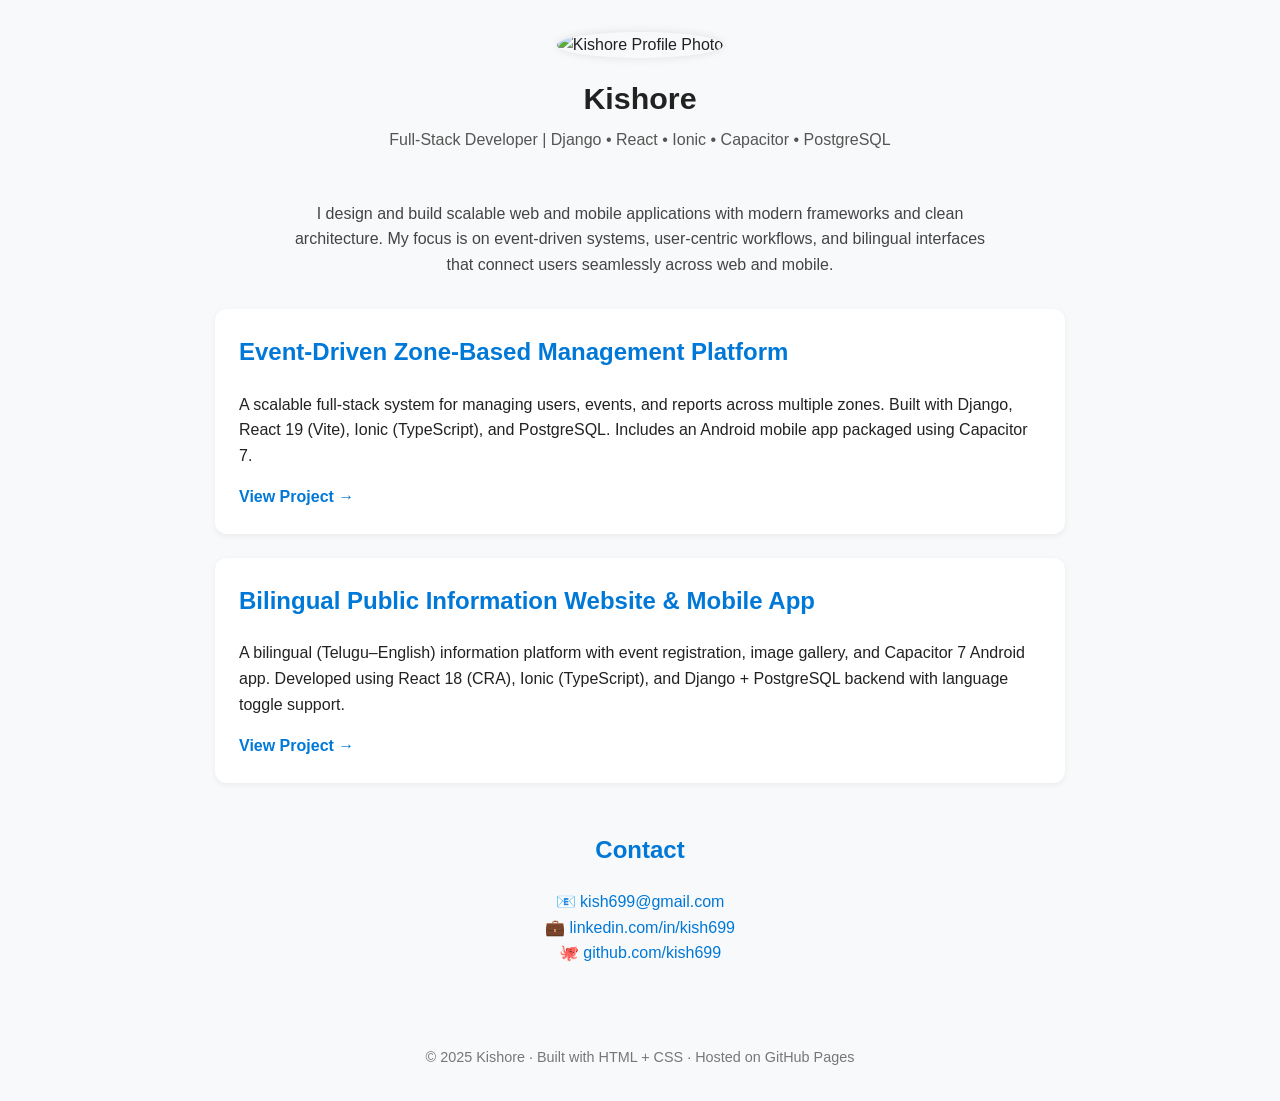
==== index.html @ 4f661e72 "screenshots added" ====
<!DOCTYPE html>
<html lang="en">
<head>
  <meta charset="UTF-8" />
  <meta name="viewport" content="width=device-width, initial-scale=1.0" />
  <title>Kishore | Full-Stack Developer</title>
  <style>
    :root {
      --bg: #f8f9fa;
      --card: #ffffff;
      --text: #222;
      --accent: #0078d7;
    }
    body {
      margin: 0;
      font-family: "Inter", Arial, sans-serif;
      background: var(--bg);
      color: var(--text);
      line-height: 1.6;
    }
    header {
      text-align: center;
      padding: 2rem 1rem 1rem;
    }
    header img {
      width: 120px;
      height: 120px;
      border-radius: 50%;
      object-fit: cover;
      box-shadow: 0 0 10px rgba(0, 0, 0, 0.1);
      margin-bottom: 1rem;
    }
    header h1 {
      margin: 0;
      font-size: 1.9rem;
    }
    header p {
      color: #555;
      margin-top: 0.3rem;
      font-size: 1rem;
    }
    .intro {
      max-width: 700px;
      margin: 1rem auto 2rem;
      text-align: center;
      color: #444;
      font-size: 1rem;
      padding: 0 1rem;
    }
    .projects {
      display: grid;
      gap: 1.5rem;
      max-width: 850px;
      margin: 2rem auto;
      padding: 0 1rem;
    }
    .card {
      background: var(--card);
      border-radius: 12px;
      box-shadow: 0 2px 6px rgba(0, 0, 0, 0.06);
      padding: 1.5rem;
      transition: transform 0.25s ease, box-shadow 0.25s ease;
    }
    .card:hover {
      transform: translateY(-6px);
      box-shadow: 0 8px 18px rgba(0, 0, 0, 0.08);
    }
    .card h2 {
      margin-top: 0;
      color: var(--accent);
    }
    .card p {
      margin-bottom: 1rem;
    }
    .card a {
      color: var(--accent);
      text-decoration: none;
      font-weight: 600;
    }
    .card a:hover {
      text-decoration: underline;
    }
    .contact {
      max-width: 850px;
      margin: 3rem auto;
      text-align: center;
      padding: 0 1rem;
    }
    .contact h2 {
      color: var(--accent);
    }
    .contact a {
      color: var(--accent);
      text-decoration: none;
      font-weight: 500;
      transition: color 0.2s ease;
    }
    .contact a:hover {
      color: #005bb5;
    }
    footer {
      text-align: center;
      color: #777;
      padding: 2rem 0;
      font-size: 0.9rem;
    }
  </style>
</head>
<body>
  <header>
    <!-- Replace the src link with your real profile photo -->
    <img src="https://avatars.githubusercontent.com/u/196317725?s=400&u=f40a632f19efef3f3f96f65eb6f1fd6ef00d5c5e&v=4" alt="Kishore Profile Photo" />
    <h1>Kishore</h1>
    <p>Full-Stack Developer | Django • React • Ionic • Capacitor • PostgreSQL</p>
  </header>

  <section class="intro">
    <p>
      I design and build scalable web and mobile applications with modern
      frameworks and clean architecture. My focus is on event-driven systems,
      user-centric workflows, and bilingual interfaces that connect users
      seamlessly across web and mobile.
    </p>
  </section>

  <section class="projects">
    <div class="card">
      <h2>Event-Driven Zone-Based Management Platform</h2>
      <p>
        A scalable full-stack system for managing users, events, and reports
        across multiple zones. Built with Django, React 19 (Vite), Ionic (TypeScript),
        and PostgreSQL. Includes an Android mobile app packaged using Capacitor 7.
      </p>
      <a href="portfolio/event-driven-platform-showcase/README.md" target="_blank">View Project →</a>
    </div>

    <div class="card">
      <h2>Bilingual Public Information Website & Mobile App</h2>
      <p>
        A bilingual (Telugu–English) information platform with event registration,
        image gallery, and Capacitor 7 Android app. Developed using React 18 (CRA),
        Ionic (TypeScript), and Django + PostgreSQL backend with language toggle support.
      </p>
      <a href="portfolio/telugu-public-site-showcase/README.md" target="_blank">View Project →</a>
    </div>
  </section>

  <section class="contact">
    <h2>Contact</h2>
    <p>
      📧 <a href="mailto:kish699@gmail.com">kish699@gmail.com</a><br />
      💼 <a href="https://www.linkedin.com/in/kish699" target="_blank">linkedin.com/in/kish699</a><br />
      🐙 <a href="https://github.com/kish699" target="_blank">github.com/kish699</a>
    </p>
  </section>

  <footer>
    © 2025 Kishore · Built with HTML + CSS · Hosted on GitHub Pages
  </footer>
</body>
</html>
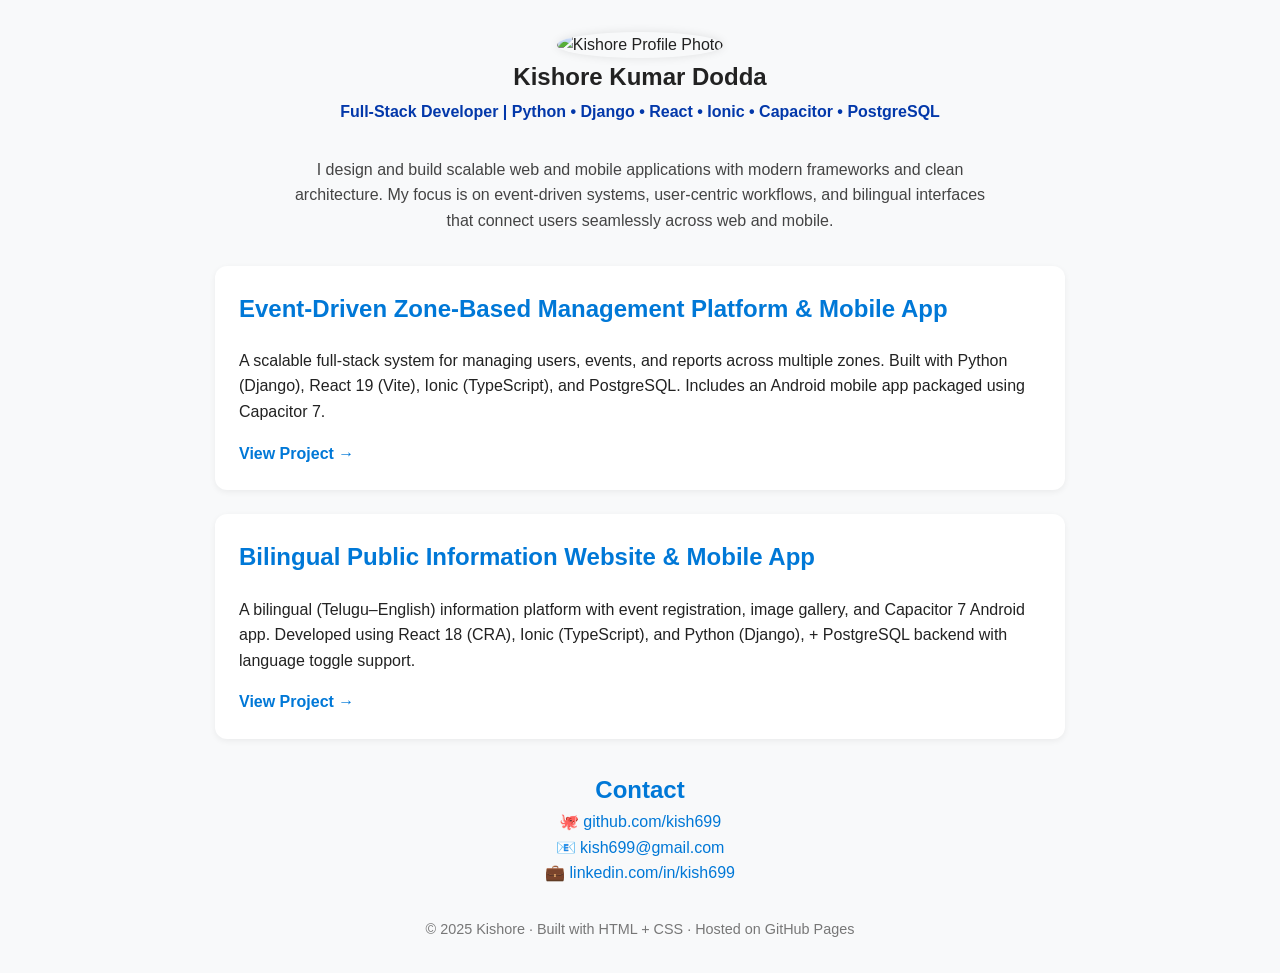
==== commit 1787121f: "links added and UI" ====
--- a/index.html
+++ b/index.html
@@ -1,5 +1,6 @@
 <!DOCTYPE html>
 <html lang="en">
+
 <head>
   <meta charset="UTF-8" />
   <meta name="viewport" content="width=device-width, initial-scale=1.0" />
@@ -11,6 +12,7 @@
       --text: #222;
       --accent: #0078d7;
     }
+
     body {
       margin: 0;
       font-family: "Inter", Arial, sans-serif;
@@ -18,35 +20,43 @@
       color: var(--text);
       line-height: 1.6;
     }
+
     header {
       text-align: center;
       padding: 2rem 1rem 1rem;
     }
+
     header img {
       width: 120px;
       height: 120px;
       border-radius: 50%;
       object-fit: cover;
       box-shadow: 0 0 10px rgba(0, 0, 0, 0.1);
-      margin-bottom: 1rem;
+      margin-bottom: 0;
     }
+
     header h1 {
       margin: 0;
-      font-size: 1.9rem;
+      font-size: 1.5rem;
+      padding: 0;
     }
+
     header p {
-      color: #555;
-      margin-top: 0.3rem;
+      color: #0338aa;
+      margin-top: 0.2rem;
+      margin-bottom: 0;
       font-size: 1rem;
     }
+
     .intro {
       max-width: 700px;
-      margin: 1rem auto 2rem;
+      margin: 0 auto;
       text-align: center;
-      color: #444;
+      color: #444444;
       font-size: 1rem;
-      padding: 0 1rem;
+      padding: 0;
     }
+
     .projects {
       display: grid;
       gap: 1.5rem;
@@ -54,6 +64,7 @@
       margin: 2rem auto;
       padding: 0 1rem;
     }
+
     .card {
       background: var(--card);
       border-radius: 12px;
@@ -61,43 +72,60 @@
       padding: 1.5rem;
       transition: transform 0.25s ease, box-shadow 0.25s ease;
     }
+
     .card:hover {
       transform: translateY(-6px);
       box-shadow: 0 8px 18px rgba(0, 0, 0, 0.08);
     }
+
     .card h2 {
       margin-top: 0;
       color: var(--accent);
     }
+
     .card p {
       margin-bottom: 1rem;
     }
+
     .card a {
       color: var(--accent);
       text-decoration: none;
       font-weight: 600;
     }
+
     .card a:hover {
       text-decoration: underline;
     }
+
     .contact {
       max-width: 850px;
-      margin: 3rem auto;
+      margin: 0 auto;
       text-align: center;
-      padding: 0 1rem;
+      padding: 0;
     }
+
     .contact h2 {
       color: var(--accent);
+      padding: 0;
+      margin: 0;
     }
+
+    .contact p {
+      padding: 0;
+      margin: 0;
+    }
+
     .contact a {
       color: var(--accent);
       text-decoration: none;
       font-weight: 500;
       transition: color 0.2s ease;
     }
+
     .contact a:hover {
       color: #005bb5;
     }
+
     footer {
       text-align: center;
       color: #777;
@@ -106,12 +134,14 @@
     }
   </style>
 </head>
+
 <body>
   <header>
     <!-- Replace the src link with your real profile photo -->
-    <img src="https://avatars.githubusercontent.com/u/196317725?s=400&u=f40a632f19efef3f3f96f65eb6f1fd6ef00d5c5e&v=4" alt="Kishore Profile Photo" />
-    <h1>Kishore</h1>
-    <p>Full-Stack Developer | Django • React • Ionic • Capacitor • PostgreSQL</p>
+    <img src="https://avatars.githubusercontent.com/u/196317725?s=400&u=f40a632f19efef3f3f96f65eb6f1fd6ef00d5c5e&v=4"
+      alt="Kishore Profile Photo" />
+    <h1>Kishore Kumar Dodda</h1>
+    <p><strong>Full-Stack Developer | Python • Django • React • Ionic • Capacitor • PostgreSQL</strong></p>
   </header>
 
   <section class="intro">
@@ -125,13 +155,13 @@
 
   <section class="projects">
     <div class="card">
-      <h2>Event-Driven Zone-Based Management Platform</h2>
+      <h2>Event-Driven Zone-Based Management Platform & Mobile App</h2>
       <p>
         A scalable full-stack system for managing users, events, and reports
-        across multiple zones. Built with Django, React 19 (Vite), Ionic (TypeScript),
+        across multiple zones. Built with Python (Django), React 19 (Vite), Ionic (TypeScript),
         and PostgreSQL. Includes an Android mobile app packaged using Capacitor 7.
       </p>
-      <a href="portfolio/event-driven-platform-showcase/README.md" target="_blank">View Project →</a>
+      <a href="https://github.com/kish699/event-driven-platform-showcase" target="_blank"> View Project → </a>
     </div>
 
     <div class="card">
@@ -139,18 +169,18 @@
       <p>
         A bilingual (Telugu–English) information platform with event registration,
         image gallery, and Capacitor 7 Android app. Developed using React 18 (CRA),
-        Ionic (TypeScript), and Django + PostgreSQL backend with language toggle support.
+        Ionic (TypeScript), and Python (Django), + PostgreSQL backend with language toggle support.
       </p>
-      <a href="portfolio/telugu-public-site-showcase/README.md" target="_blank">View Project →</a>
+      <a href="https://github.com/kish699/telugu-public-site-showcase" target="_blank">View Project →</a>
     </div>
   </section>
 
   <section class="contact">
     <h2>Contact</h2>
     <p>
+      🐙 <a href="https://github.com/kish699" target="_blank">github.com/kish699</a><br />
       📧 <a href="mailto:kish699@gmail.com">kish699@gmail.com</a><br />
-      💼 <a href="https://www.linkedin.com/in/kish699" target="_blank">linkedin.com/in/kish699</a><br />
-      🐙 <a href="https://github.com/kish699" target="_blank">github.com/kish699</a>
+      💼 <a href="https://www.linkedin.com/in/kish699" target="_blank">linkedin.com/in/kish699</a>
     </p>
   </section>
 
@@ -158,4 +188,5 @@
     © 2025 Kishore · Built with HTML + CSS · Hosted on GitHub Pages
   </footer>
 </body>
-</html>
+
+</html>
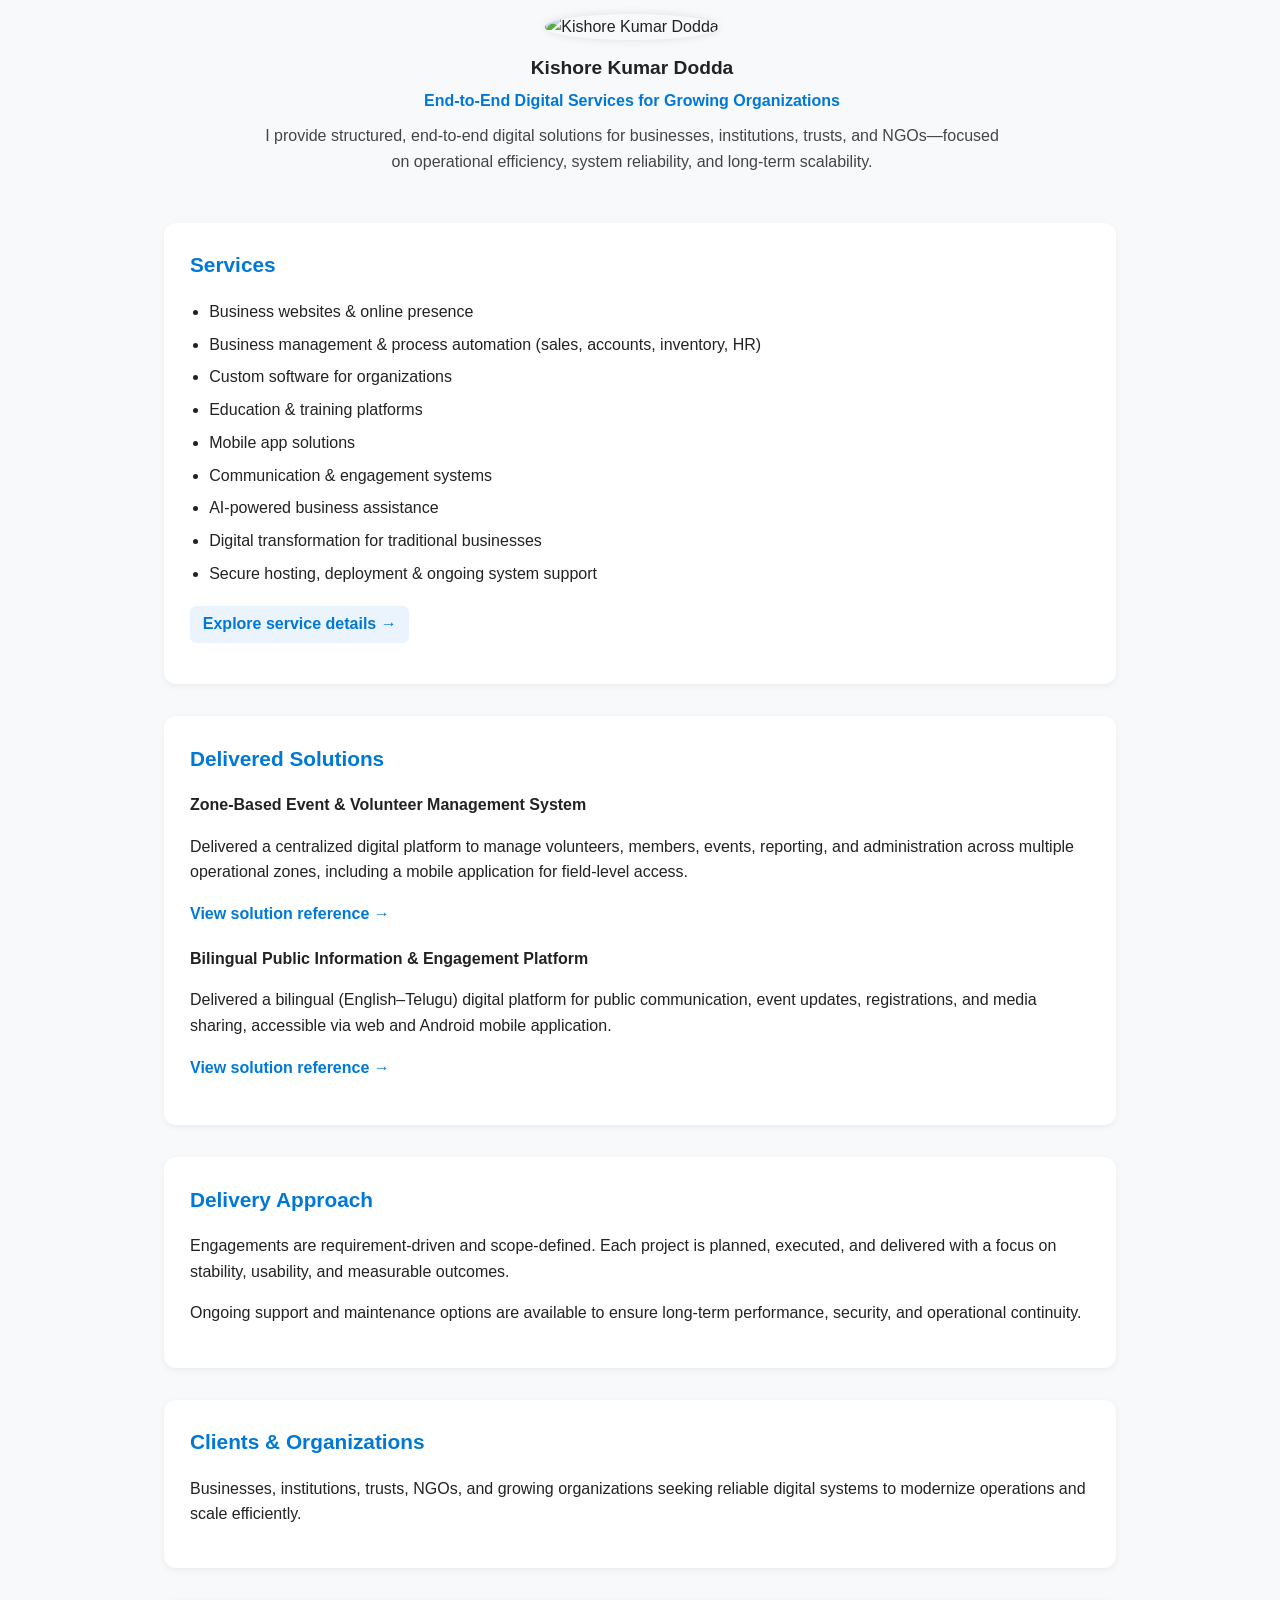
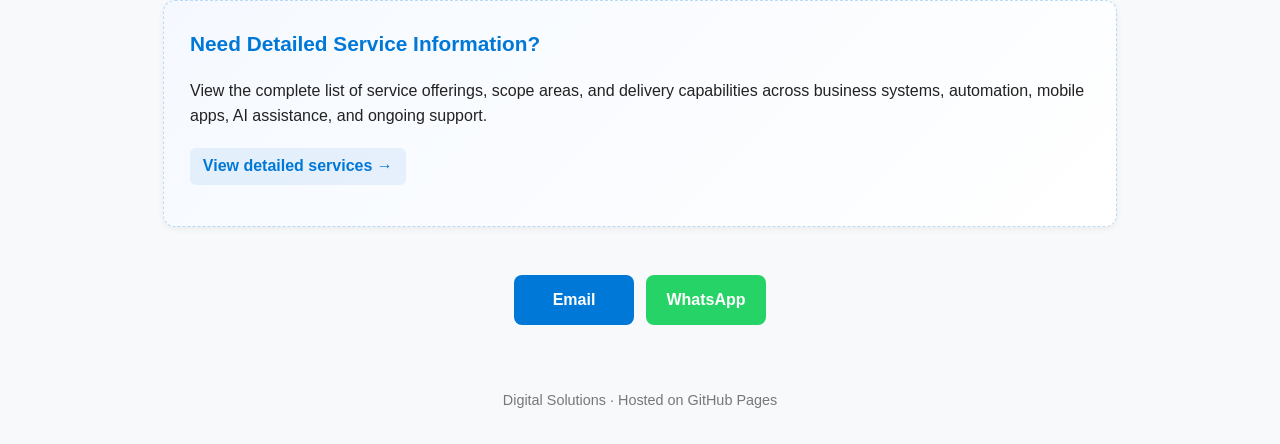
==== commit 0b6b5b1c: "services" ====
--- a/index.html
+++ b/index.html
@@ -4,13 +4,15 @@
 <head>
   <meta charset="UTF-8" />
   <meta name="viewport" content="width=device-width, initial-scale=1.0" />
-  <title>Kishore | Full-Stack Developer</title>
+  <title>Kishore Kumar | Digital Solutions</title>
+
   <style>
     :root {
       --bg: #f8f9fa;
       --card: #ffffff;
       --text: #222;
       --accent: #0078d7;
+      --whatsapp: #25D366;
     }
 
     body {
@@ -23,7 +25,7 @@
 
     header {
       text-align: center;
-      padding: 2rem 1rem 1rem;
+      padding: 0.9rem 2.5rem 1rem 1.5rem;
     }
 
     header img {
@@ -32,35 +34,27 @@
       border-radius: 50%;
       object-fit: cover;
       box-shadow: 0 0 10px rgba(0, 0, 0, 0.1);
-      margin-bottom: 0;
     }
 
     header h1 {
-      margin: 0;
-      font-size: 1.5rem;
-      padding: 0;
-    }
-
-    header p {
-      color: #0338aa;
-      margin-top: 0.2rem;
-      margin-bottom: 0;
-      font-size: 1rem;
-    }
-
-    .intro {
-      max-width: 700px;
-      margin: 0 auto;
-      text-align: center;
-      color: #444444;
-      font-size: 1rem;
-      padding: 0;
-    }
-
-    .projects {
-      display: grid;
-      gap: 1.5rem;
-      max-width: 850px;
+      margin: 0.8rem 0 0.2rem;
+      font-size: 1.2rem;
+    }
+
+    .headline {
+      color: var(--accent);
+      font-weight: 600;
+      margin: 0.3rem 0;
+    }
+
+    .subline {
+      max-width: 750px;
+      margin: 0.6rem auto 0;
+      color: #444;
+    }
+
+    section {
+      max-width: 900px;
       margin: 2rem auto;
       padding: 0 1rem;
     }
@@ -69,124 +63,298 @@
       background: var(--card);
       border-radius: 12px;
       box-shadow: 0 2px 6px rgba(0, 0, 0, 0.06);
-      padding: 1.5rem;
-      transition: transform 0.25s ease, box-shadow 0.25s ease;
-    }
-
-    .card:hover {
-      transform: translateY(-6px);
-      box-shadow: 0 8px 18px rgba(0, 0, 0, 0.08);
+      padding: 1.6rem;
+      margin-bottom: 1.5rem;
     }
 
     .card h2 {
       margin-top: 0;
       color: var(--accent);
-    }
-
-    .card p {
-      margin-bottom: 1rem;
-    }
-
-    .card a {
+      font-size: 1.3rem;
+    }
+
+    .card {
+      transition: transform 0.25s ease, box-shadow 0.25s ease;
+    }
+
+    /* Desktop hover */
+    @media (hover: hover) {
+      .card:hover {
+        transform: translateY(-6px);
+        box-shadow: 0 10px 24px rgba(0, 0, 0, 0.12);
+      }
+    }
+
+    /* Mobile tap feedback */
+    .card:active {
+      transform: scale(0.98);
+    }
+
+    ul {
+      padding-left: 1.2rem;
+      margin: 0.6rem 0 0;
+    }
+
+    li {
+      margin-bottom: 0.45rem;
+    }
+
+    .details-link {
+      margin-top: 1.2rem;
+    }
+
+    .details-link a {
+      display: inline-block;
+      padding: 0.35rem 0.8rem;
+      border-radius: 6px;
+      background: rgba(0, 120, 215, 0.08);
       color: var(--accent);
+      font-weight: 600;
+      text-decoration: none;
+      transition: background 0.2s ease, transform 0.2s ease;
+    }
+
+    .details-link a:hover {
+      background: rgba(0, 120, 215, 0.15);
+      transform: translateX(4px);
+    }
+
+
+    .project {
+      margin-bottom: 1.2rem;
+    }
+
+    .project a {
+      color: var(--accent);
+      font-weight: 600;
+      text-decoration: none;
+    }
+
+    .details-card {
+      border: 1px dashed rgba(0, 120, 215, 0.25);
+      background: linear-gradient(135deg, #f5f9ff, #ffffff);
+    }
+
+    .cta {
+      display: flex;
+      justify-content: center;
+      align-items: center;
+      gap: 0.75rem;
+      margin: 3rem auto 2rem;
+    }
+
+    .cta a {
+      min-width: 120px;
+      text-align: center;
+      padding: 0.75rem 0;
+      border-radius: 8px;
       text-decoration: none;
       font-weight: 600;
     }
 
-    .card a:hover {
-      text-decoration: underline;
-    }
-
-    .contact {
-      max-width: 850px;
-      margin: 0 auto;
-      text-align: center;
-      padding: 0;
-    }
-
-    .contact h2 {
-      color: var(--accent);
-      padding: 0;
-      margin: 0;
-    }
-
-    .contact p {
-      padding: 0;
-      margin: 0;
-    }
-
-    .contact a {
-      color: var(--accent);
-      text-decoration: none;
-      font-weight: 500;
-      transition: color 0.2s ease;
-    }
-
-    .contact a:hover {
-      color: #005bb5;
+    .email-btn {
+      background: var(--accent);
+      color: #fff;
+    }
+
+    .whatsapp-btn {
+      background: var(--whatsapp);
+      color: #fff;
     }
 
     footer {
       text-align: center;
       color: #777;
-      padding: 2rem 0;
+      padding: 2rem 1rem;
       font-size: 0.9rem;
+    }
+
+    .mobile-break {
+      display: none;
+    }
+
+    @media (max-width: 600px) {
+      header h1 {
+        font-size: 0.8rem;
+      }
+
+      .headline {
+        font-size: 14px;
+        text-align: center;
+      }
+
+      .subline {
+        text-align: justify;
+      }
+
+      .card {
+        margin: 10px 10px 20px 10px;
+        border-radius: 10px;
+        padding: 1.6rem;
+        box-shadow: 0 2px 6px rgba(0, 0, 0, 0.06);
+      }
+
+      .card:nth-child(1) {
+        background: linear-gradient(135deg, #e3f2fd, #f8fbff);
+      }
+
+      .card:nth-child(2) {
+        background: linear-gradient(135deg, #e8f5e9, #f7fcf8);
+      }
+
+      .card:nth-child(3) {
+        background: linear-gradient(135deg, #fff3e0, #fffaf2);
+      }
+
+      .card:nth-child(4) {
+        background: linear-gradient(135deg, #f3e5f5, #faf4fb);
+      }
+
+      .card:nth-child(5) {
+        background: linear-gradient(135deg, #e0f2f1, #f4fbfa);
+      }
+
+      .cta {
+        margin: 0;
+        padding: 0;
+      }
+
+      .cta a {
+        min-width: 110px;
+        font-size: 0.95rem;
+      }
+
+      .service-card h2 {
+        font-size: 1.15rem;
+      }
+
+      .mobile-break {
+        display: inline;
+      }
+
+      footer {
+        padding: 0;
+        margin: 30px 0 0 0;
+        font-size: 0.8rem;
+      }
+
     }
   </style>
 </head>
 
 <body>
+
   <header>
-    <!-- Replace the src link with your real profile photo -->
-    <img src="https://avatars.githubusercontent.com/u/196317725?s=400&u=f40a632f19efef3f3f96f65eb6f1fd6ef00d5c5e&v=4"
-      alt="Kishore Profile Photo" />
+    <img src="https://avatars.githubusercontent.com/u/196317725?s=400" alt="Kishore Kumar Dodda" />
     <h1>Kishore Kumar Dodda</h1>
-    <p><strong>Full-Stack Developer | Python • Django • React • Ionic • Capacitor • PostgreSQL</strong></p>
+    <p class="headline"> End-to-End <span class="mobile-break"><br></span> Digital Services for Growing Organizations
+    </p>
+    <p class="subline">
+      I provide structured, end-to-end digital solutions for businesses, institutions,
+      trusts, and NGOs—focused on operational efficiency, system reliability,
+      and long-term scalability.
+    </p>
   </header>
 
-  <section class="intro">
+  <section class="card">
+    <h2>Services</h2>
+    <ul>
+      <li>Business websites & online presence</li>
+      <li>Business management & process automation (sales, accounts, inventory, HR)</li>
+      <li>Custom software for organizations</li>
+      <li>Education & training platforms</li>
+      <li>Mobile app solutions</li>
+      <li>Communication & engagement systems</li>
+      <li>AI-powered business assistance</li>
+      <li>Digital transformation for traditional businesses</li>
+      <li>Secure hosting, deployment & ongoing system support</li>
+    </ul>
+    <!-- <p style="margin-top: 1rem;">
+      <a href="portfolio/services.html" style="color:#0078d7; font-weight:600; text-decoration:none;">
+        View detailed services →
+      </a> -->
+    <p class="details-link">
+      <a href="portfolio/services.html">
+        Explore service details →
+      </a>
+    </p>
+  </section>
+
+  <section class="card">
+    <h2>Delivered Solutions</h2>
+
+    <div class="project">
+      <strong>Zone-Based Event & Volunteer Management System</strong>
+      <p>
+        Delivered a centralized digital platform to manage volunteers, members, events,
+        reporting, and administration across multiple operational zones,
+        including a mobile application for field-level access.
+      </p>
+      <a href="https://github.com/kish699/event-driven-platform-showcase" target="_blank">
+        View solution reference →
+      </a>
+    </div>
+
+    <div class="project">
+      <strong>Bilingual Public Information & Engagement Platform</strong>
+      <p>
+        Delivered a bilingual (English–Telugu) digital platform for public
+        communication, event updates, registrations, and media sharing,
+        accessible via web and Android mobile application.
+      </p>
+      <a href="https://github.com/kish699/telugu-public-site-showcase" target="_blank">
+        View solution reference →
+      </a>
+    </div>
+  </section>
+
+  <section class="card">
+    <h2>Delivery Approach</h2>
     <p>
-      I design and build scalable web and mobile applications with modern
-      frameworks and clean architecture. My focus is on event-driven systems,
-      user-centric workflows, and bilingual interfaces that connect users
-      seamlessly across web and mobile.
-    </p>
-  </section>
-
-  <section class="projects">
-    <div class="card">
-      <h2>Event-Driven Zone-Based Management Platform & Mobile App</h2>
-      <p>
-        A scalable full-stack system for managing users, events, and reports
-        across multiple zones. Built with Python (Django), React 19 (Vite), Ionic (TypeScript),
-        and PostgreSQL. Includes an Android mobile app packaged using Capacitor 7.
-      </p>
-      <a href="https://github.com/kish699/event-driven-platform-showcase" target="_blank"> View Project → </a>
-    </div>
-
-    <div class="card">
-      <h2>Bilingual Public Information Website & Mobile App</h2>
-      <p>
-        A bilingual (Telugu–English) information platform with event registration,
-        image gallery, and Capacitor 7 Android app. Developed using React 18 (CRA),
-        Ionic (TypeScript), and Python (Django), + PostgreSQL backend with language toggle support.
-      </p>
-      <a href="https://github.com/kish699/telugu-public-site-showcase" target="_blank">View Project →</a>
-    </div>
-  </section>
-
-  <section class="contact">
-    <h2>Contact</h2>
+      Engagements are requirement-driven and scope-defined. Each project is planned,
+      executed, and delivered with a focus on stability, usability, and measurable outcomes.
+    </p>
     <p>
-      🐙 <a href="https://github.com/kish699" target="_blank">github.com/kish699</a><br />
-      📧 <a href="mailto:kish699@gmail.com">kish699@gmail.com</a><br />
-      💼 <a href="https://www.linkedin.com/in/kish699" target="_blank">linkedin.com/in/kish699</a>
-    </p>
+      Ongoing support and maintenance options are available to ensure long-term
+      performance, security, and operational continuity.
+    </p>
+  </section>
+
+  <section class="card">
+    <h2>Clients & Organizations</h2>
+    <p>
+      Businesses, institutions, trusts, NGOs, and growing organizations
+      seeking reliable digital systems to modernize operations and scale efficiently.
+    </p>
+  </section>
+
+  <section class="card details-card">
+    <h2>Need Detailed Service Information?</h2>
+    <p>
+      View the complete list of service offerings, scope areas, and delivery capabilities
+      across business systems, automation, mobile apps, AI assistance, and ongoing support.
+    </p>
+
+    <p class="details-link">
+      <a href="portfolio/services.html">
+        View detailed services →
+      </a>
+    </p>
+  </section>
+
+  <section class="cta">
+    <a class="email-btn" href="mailto:kish699@gmail.com">Email</a>
+    <a class="whatsapp-btn"
+      href="https://wa.me/919642439699?text=Hello%20Kishore,%20I%20would%20like%20to%20discuss%20a%20digital%20project."
+      target="_blank">
+      WhatsApp
+    </a>
   </section>
 
   <footer>
-    © 2025 Kishore · Built with HTML + CSS · Hosted on GitHub Pages
+    Digital Solutions · Hosted on GitHub Pages
   </footer>
+
 </body>
 
 </html>
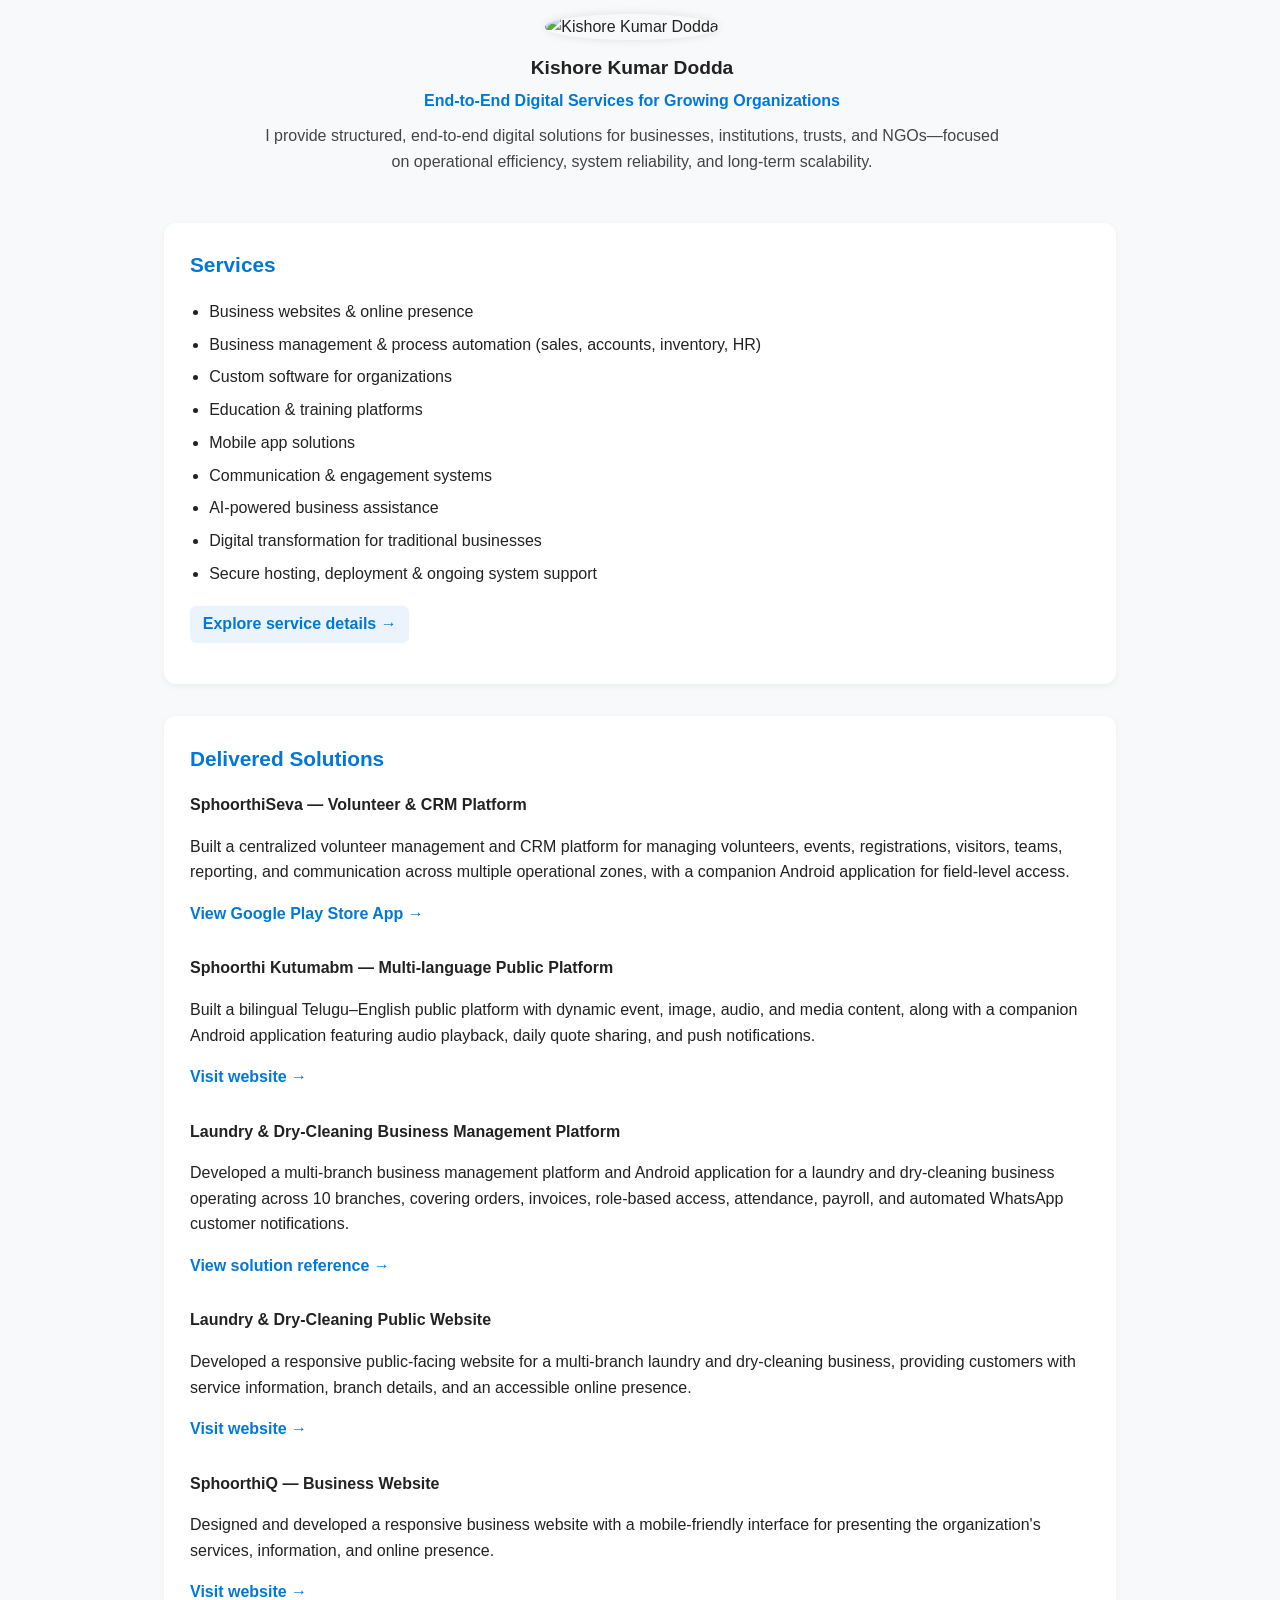
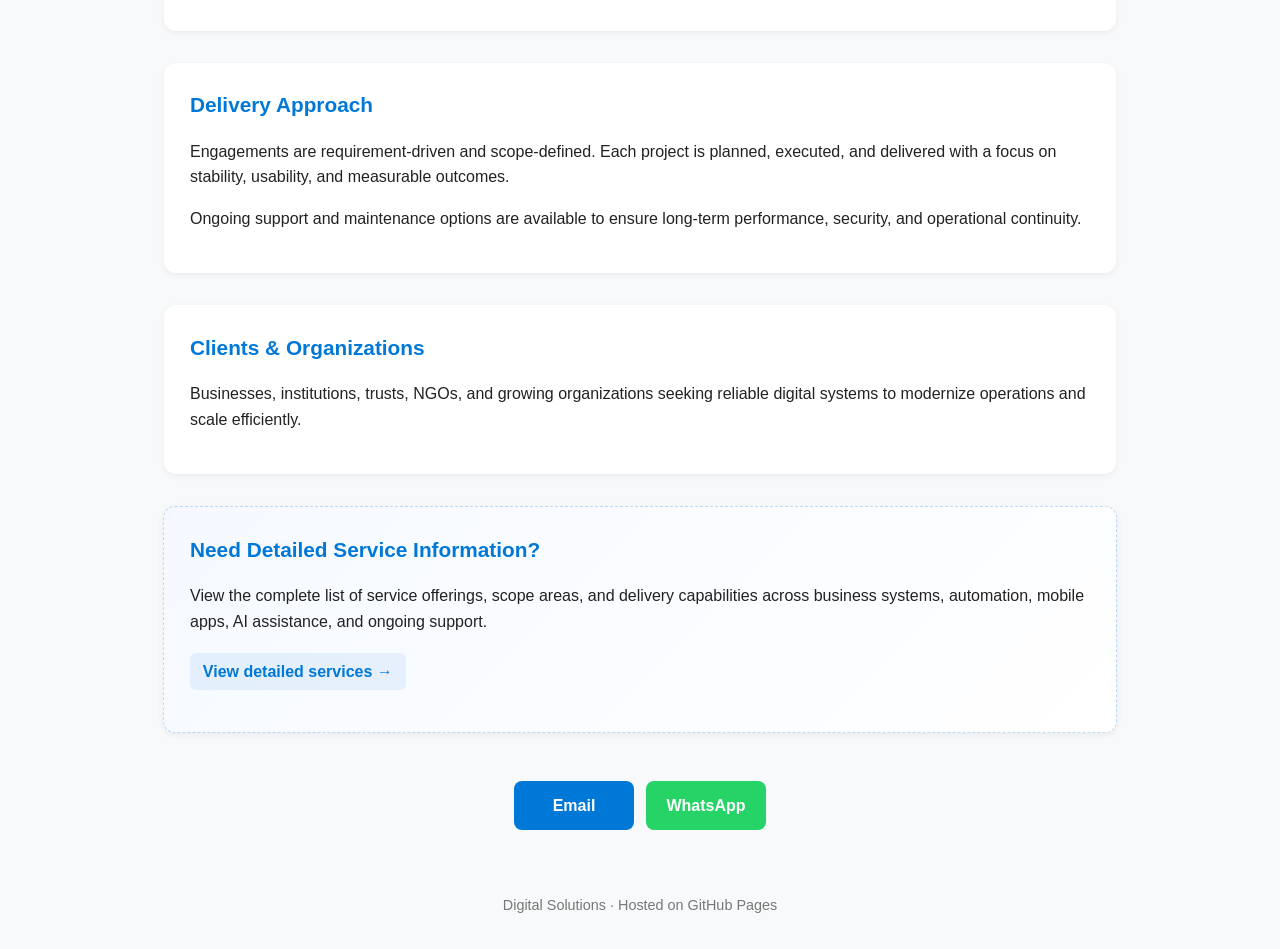
==== commit e17b36a4: "new project" ====
--- a/index.html
+++ b/index.html
@@ -77,7 +77,6 @@
       transition: transform 0.25s ease, box-shadow 0.25s ease;
     }
 
-    /* Desktop hover */
     @media (hover: hover) {
       .card:hover {
         transform: translateY(-6px);
@@ -85,7 +84,6 @@
       }
     }
 
-    /* Mobile tap feedback */
     .card:active {
       transform: scale(0.98);
     }
@@ -119,9 +117,12 @@
       transform: translateX(4px);
     }
 
-
     .project {
-      margin-bottom: 1.2rem;
+      margin-bottom: 1.8rem;
+    }
+
+    .project:last-child {
+      margin-bottom: 0;
     }
 
     .project a {
@@ -237,7 +238,6 @@
         margin: 30px 0 0 0;
         font-size: 0.8rem;
       }
-
     }
   </style>
 </head>
@@ -246,9 +246,14 @@
 
   <header>
     <img src="https://avatars.githubusercontent.com/u/196317725?s=400" alt="Kishore Kumar Dodda" />
+
     <h1>Kishore Kumar Dodda</h1>
-    <p class="headline"> End-to-End <span class="mobile-break"><br></span> Digital Services for Growing Organizations
-    </p>
+
+    <p class="headline">
+      End-to-End <span class="mobile-break"><br></span>
+      Digital Services for Growing Organizations
+    </p>
+
     <p class="subline">
       I provide structured, end-to-end digital solutions for businesses, institutions,
       trusts, and NGOs—focused on operational efficiency, system reliability,
@@ -256,8 +261,10 @@
     </p>
   </header>
 
+
   <section class="card">
     <h2>Services</h2>
+
     <ul>
       <li>Business websites & online presence</li>
       <li>Business management & process automation (sales, accounts, inventory, HR)</li>
@@ -269,10 +276,7 @@
       <li>Digital transformation for traditional businesses</li>
       <li>Secure hosting, deployment & ongoing system support</li>
     </ul>
-    <!-- <p style="margin-top: 1rem;">
-      <a href="portfolio/services.html" style="color:#0078d7; font-weight:600; text-decoration:none;">
-        View detailed services →
-      </a> -->
+
     <p class="details-link">
       <a href="portfolio/services.html">
         Explore service details →
@@ -280,56 +284,130 @@
     </p>
   </section>
 
+
   <section class="card">
     <h2>Delivered Solutions</h2>
 
+
     <div class="project">
-      <strong>Zone-Based Event & Volunteer Management System</strong>
-      <p>
-        Delivered a centralized digital platform to manage volunteers, members, events,
-        reporting, and administration across multiple operational zones,
-        including a mobile application for field-level access.
-      </p>
-      <a href="https://github.com/kish699/event-driven-platform-showcase" target="_blank">
+      <strong>SphoorthiSeva — Volunteer & CRM Platform</strong>
+
+      <p>
+        Built a centralized volunteer management and CRM platform for managing
+        volunteers, events, registrations, visitors, teams, reporting, and
+        communication across multiple operational zones, with a companion
+        Android application for field-level access.
+      </p>
+
+      <a href="https://play.google.com/store/apps/details?id=org.sphoorthikutumbam.app&pcampaignid=web_share" target="_blank">
+        View Google Play Store App →
+      </a>
+    </div>
+
+
+    <div class="project">
+      <strong>Sphoorthi Kutumabm — Multi-language Public Platform</strong>
+
+      <p>
+        Built a bilingual Telugu–English public platform with dynamic event,
+        image, audio, and media content, along with a companion Android
+        application featuring audio playback, daily quote sharing, and
+        push notifications.
+      </p>
+
+      <a href="https://www.sphoorthikutumbam-telangana.org" target="_blank">
+        Visit website →
+      </a>
+    </div>
+
+
+    <div class="project">
+      <strong>Laundry & Dry-Cleaning Business Management Platform</strong>
+
+      <p>
+        Developed a multi-branch business management platform and Android
+        application for a laundry and dry-cleaning business operating across
+        10 branches, covering orders, invoices, role-based access,
+        attendance, payroll, and automated WhatsApp customer notifications.
+      </p>
+
+      <a href="https://github.com/kish699/dry-cleaning-business-management-platform-showcase" target="_blank">
         View solution reference →
       </a>
     </div>
 
+
     <div class="project">
-      <strong>Bilingual Public Information & Engagement Platform</strong>
-      <p>
-        Delivered a bilingual (English–Telugu) digital platform for public
-        communication, event updates, registrations, and media sharing,
-        accessible via web and Android mobile application.
-      </p>
-      <a href="https://github.com/kish699/telugu-public-site-showcase" target="_blank">
-        View solution reference →
+      <strong>Laundry & Dry-Cleaning Public Website</strong>
+
+      <p>
+        Developed a responsive public-facing website for a multi-branch
+        laundry and dry-cleaning business, providing customers with service
+        information, branch details, and an accessible online presence.
+      </p>
+
+      <a href="https://balusmodern.com/" target="_blank">
+        Visit website →
       </a>
     </div>
-  </section>
+
+
+    <div class="project">
+      <strong>SphoorthiQ — Business Website</strong>
+
+      <p>
+        Designed and developed a responsive business website with a
+        mobile-friendly interface for presenting the organization's services,
+        information, and online presence.
+      </p>
+
+      <a href="https://sphoorthiq.com/" target="_blank">
+        Visit website →
+      </a>
+    </div>
+
+    <!-- <div class="project">
+      <strong>Volunteer Management Portal</strong>
+
+      <p>
+        Currently developing a volunteer management portal using FastAPI,
+        React.js, and PostgreSQL, with features for volunteer registration,
+        profiles, event management, team coordination, and volunteer
+        activity tracking.
+      </p>
+    </div> -->
+
+  </section>
+
 
   <section class="card">
     <h2>Delivery Approach</h2>
+
     <p>
       Engagements are requirement-driven and scope-defined. Each project is planned,
       executed, and delivered with a focus on stability, usability, and measurable outcomes.
     </p>
+
     <p>
       Ongoing support and maintenance options are available to ensure long-term
       performance, security, and operational continuity.
     </p>
   </section>
 
+
   <section class="card">
     <h2>Clients & Organizations</h2>
+
     <p>
       Businesses, institutions, trusts, NGOs, and growing organizations
       seeking reliable digital systems to modernize operations and scale efficiently.
     </p>
   </section>
 
+
   <section class="card details-card">
     <h2>Need Detailed Service Information?</h2>
+
     <p>
       View the complete list of service offerings, scope areas, and delivery capabilities
       across business systems, automation, mobile apps, AI assistance, and ongoing support.
@@ -342,8 +420,12 @@
     </p>
   </section>
 
+
   <section class="cta">
-    <a class="email-btn" href="mailto:kish699@gmail.com">Email</a>
+    <a class="email-btn" href="mailto:kish699@gmail.com">
+      Email
+    </a>
+
     <a class="whatsapp-btn"
       href="https://wa.me/919642439699?text=Hello%20Kishore,%20I%20would%20like%20to%20discuss%20a%20digital%20project."
       target="_blank">
@@ -351,10 +433,11 @@
     </a>
   </section>
 
+
   <footer>
     Digital Solutions · Hosted on GitHub Pages
   </footer>
 
 </body>
 
-</html>+</html>
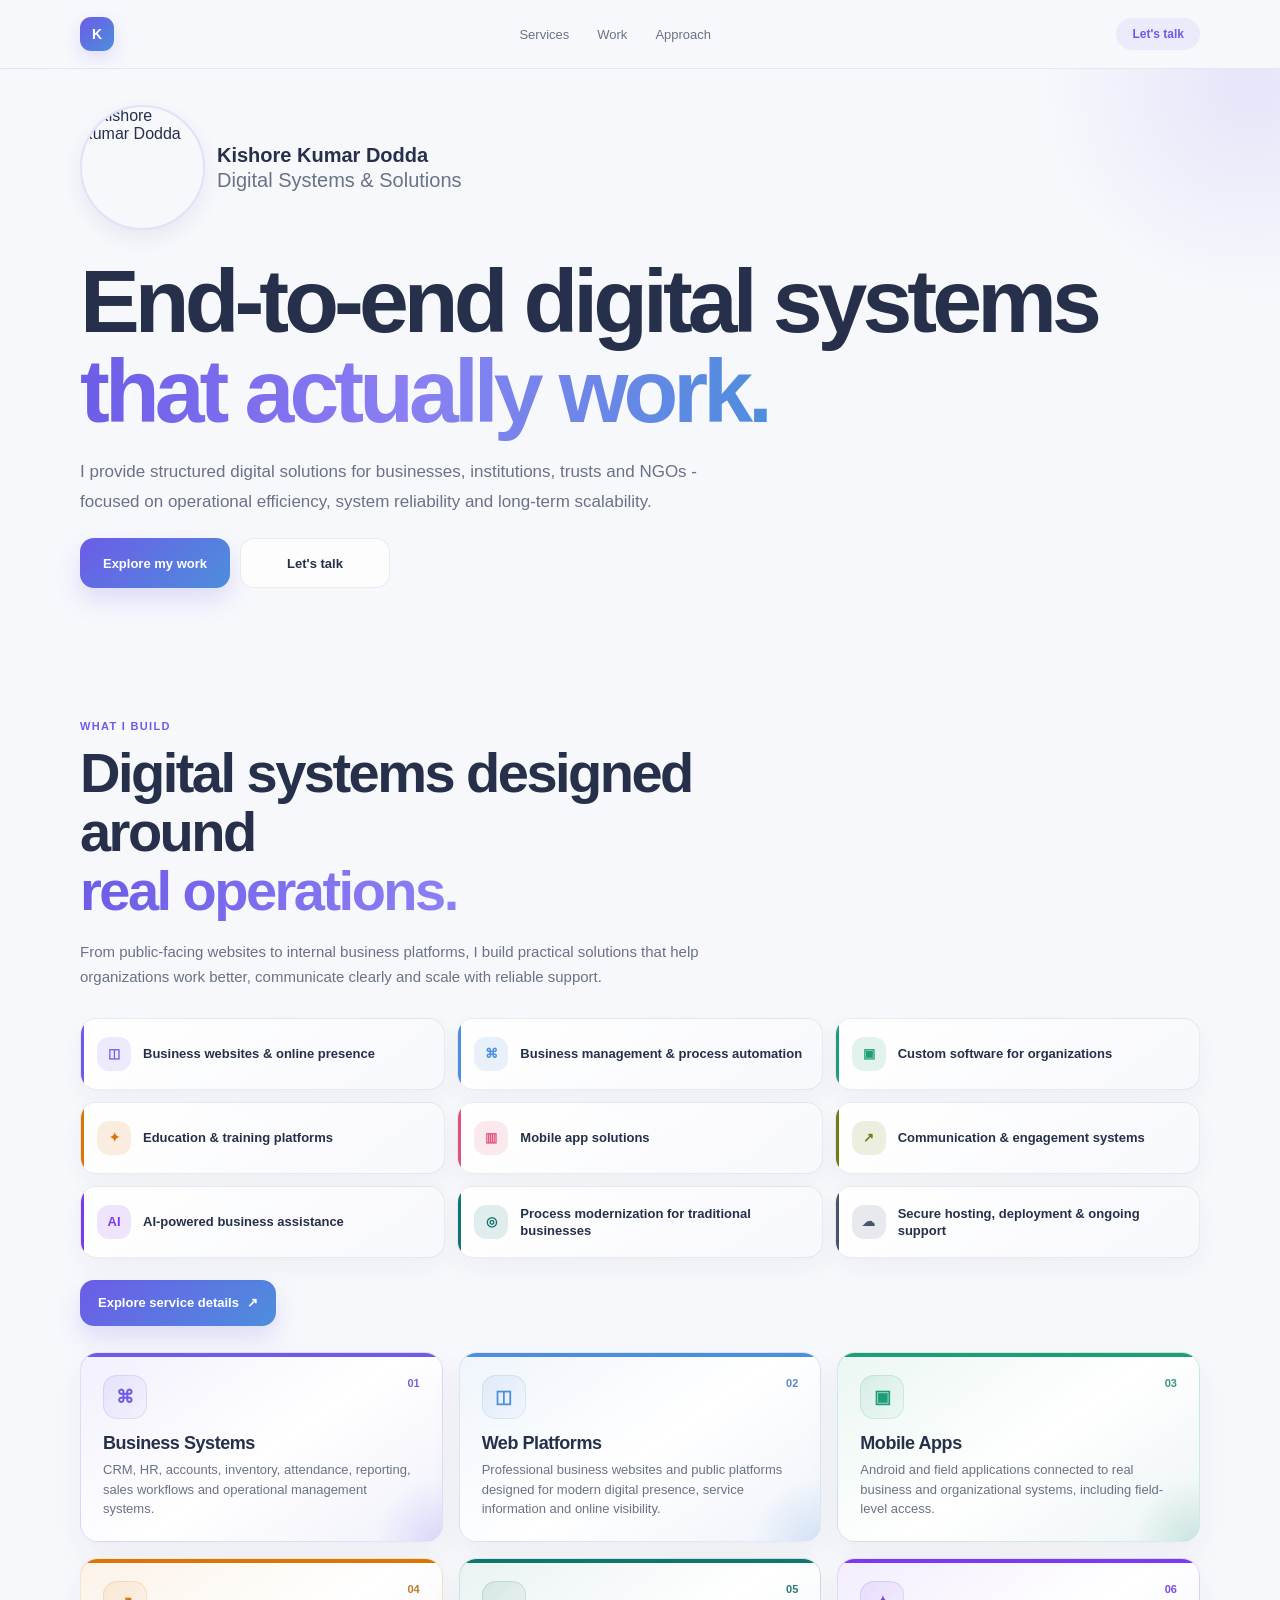
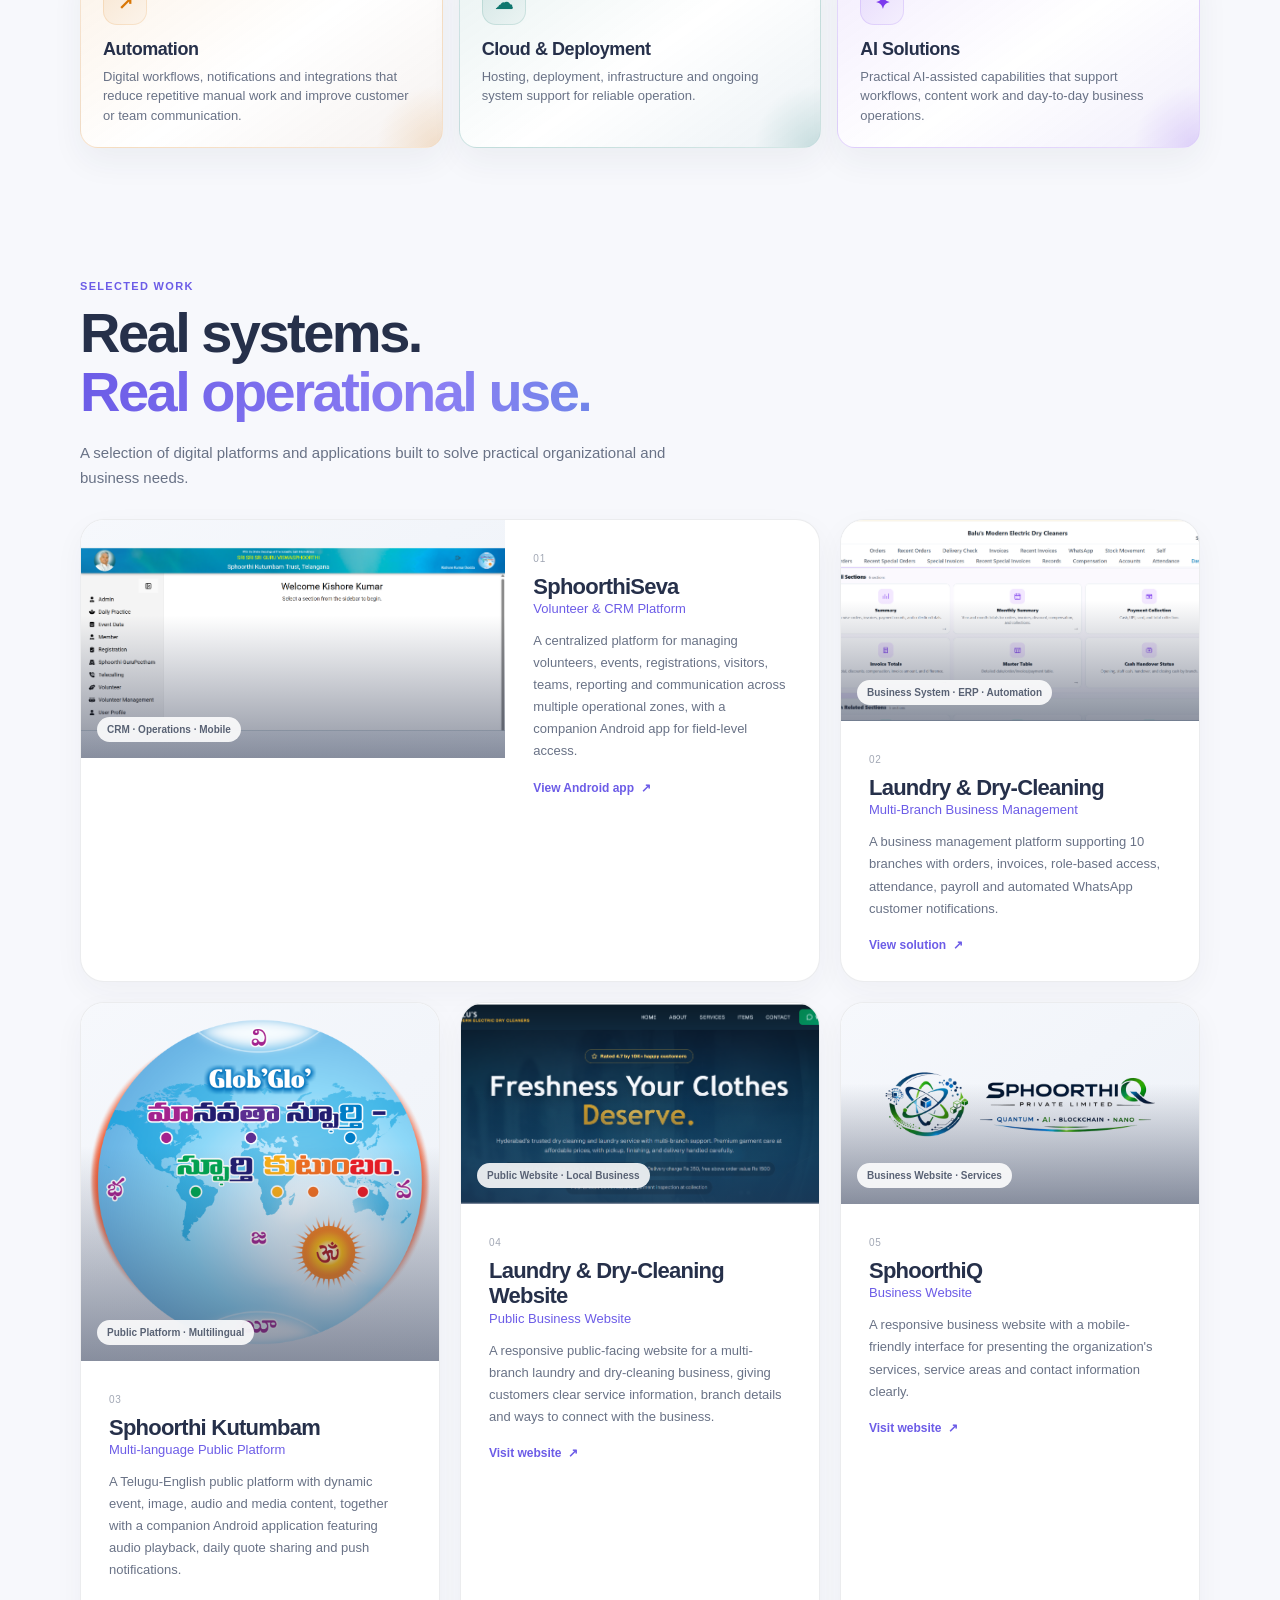
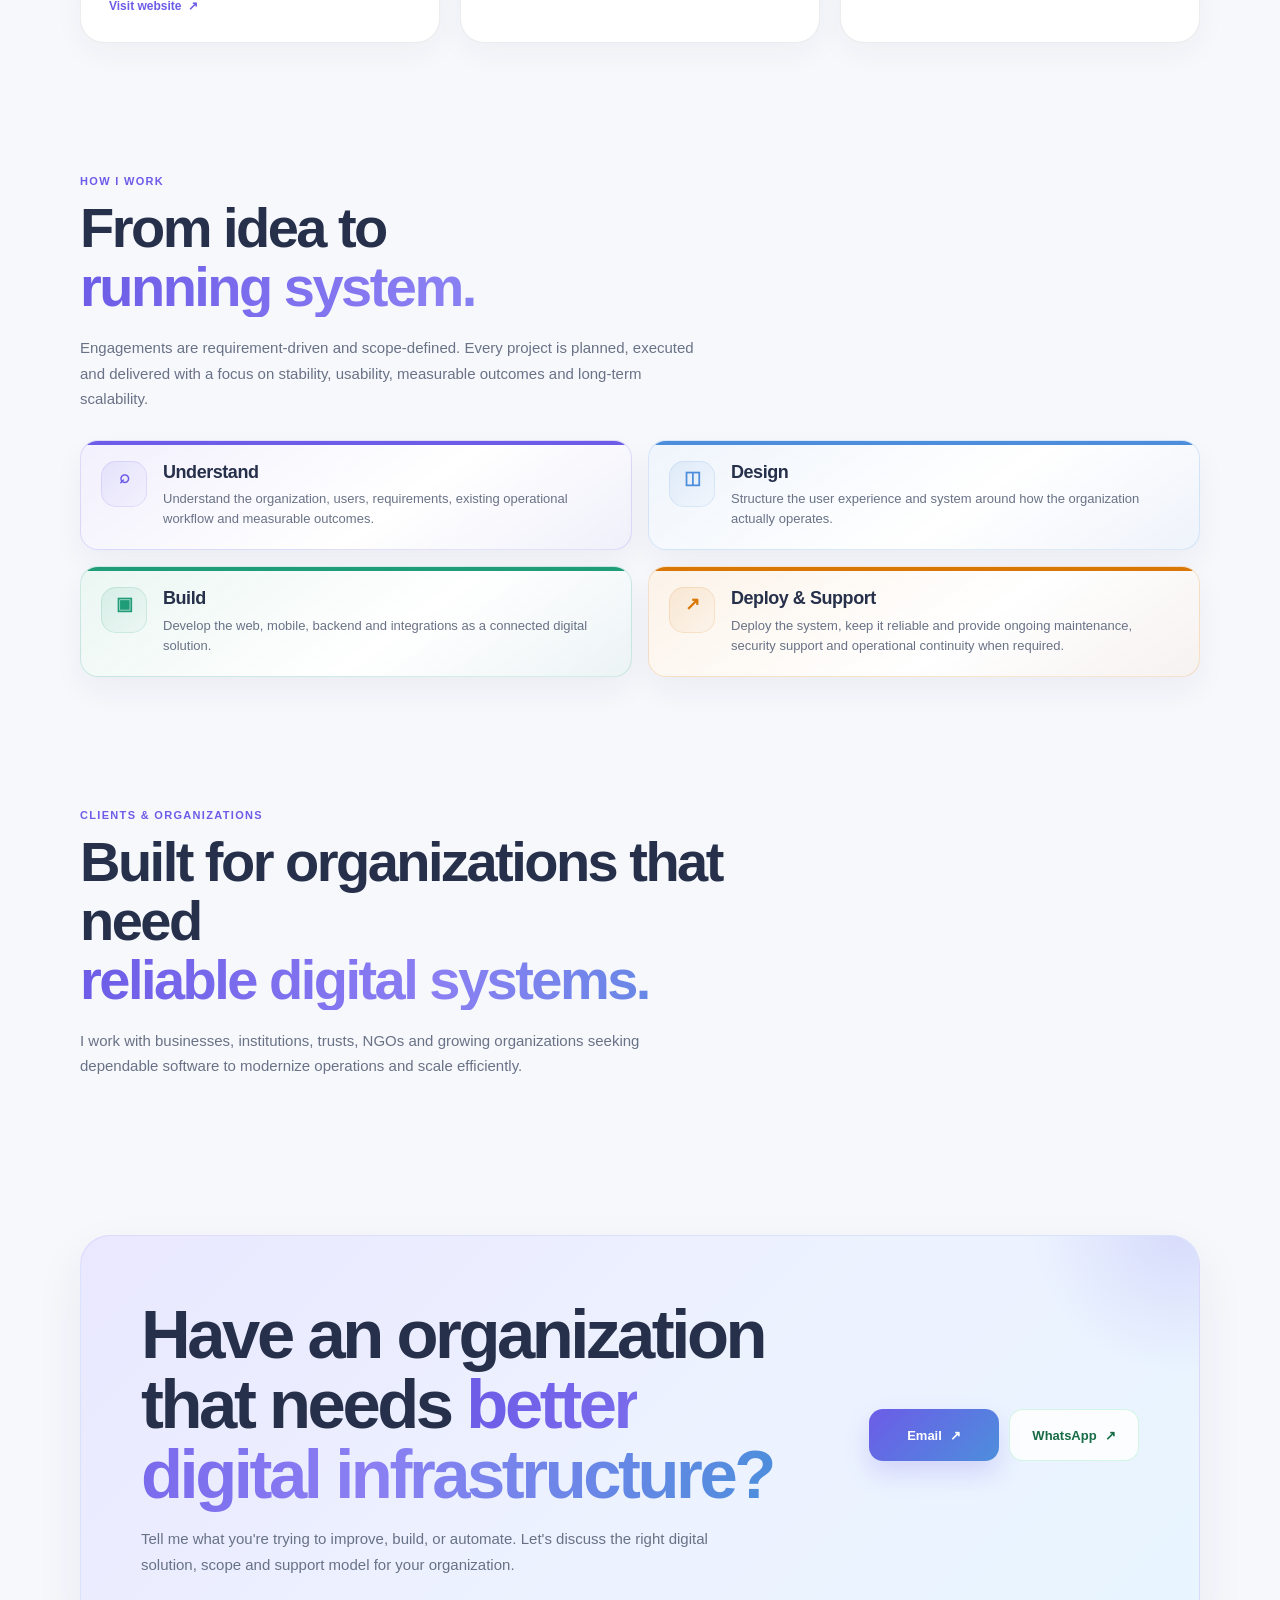
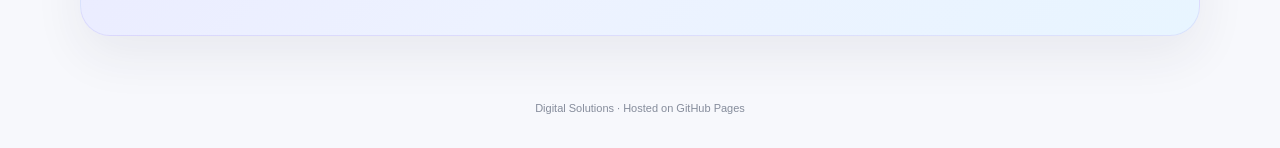
==== commit 367222de: "UI" ====
--- a/index.html
+++ b/index.html
@@ -1,443 +1,443 @@
-<!DOCTYPE html>
+﻿<!DOCTYPE html>
 <html lang="en">
 
 <head>
   <meta charset="UTF-8" />
   <meta name="viewport" content="width=device-width, initial-scale=1.0" />
-  <title>Kishore Kumar | Digital Solutions</title>
-
-  <style>
-    :root {
-      --bg: #f8f9fa;
-      --card: #ffffff;
-      --text: #222;
-      --accent: #0078d7;
-      --whatsapp: #25D366;
-    }
-
-    body {
-      margin: 0;
-      font-family: "Inter", Arial, sans-serif;
-      background: var(--bg);
-      color: var(--text);
-      line-height: 1.6;
-    }
-
-    header {
-      text-align: center;
-      padding: 0.9rem 2.5rem 1rem 1.5rem;
-    }
-
-    header img {
-      width: 120px;
-      height: 120px;
-      border-radius: 50%;
-      object-fit: cover;
-      box-shadow: 0 0 10px rgba(0, 0, 0, 0.1);
-    }
-
-    header h1 {
-      margin: 0.8rem 0 0.2rem;
-      font-size: 1.2rem;
-    }
-
-    .headline {
-      color: var(--accent);
-      font-weight: 600;
-      margin: 0.3rem 0;
-    }
-
-    .subline {
-      max-width: 750px;
-      margin: 0.6rem auto 0;
-      color: #444;
-    }
-
-    section {
-      max-width: 900px;
-      margin: 2rem auto;
-      padding: 0 1rem;
-    }
-
-    .card {
-      background: var(--card);
-      border-radius: 12px;
-      box-shadow: 0 2px 6px rgba(0, 0, 0, 0.06);
-      padding: 1.6rem;
-      margin-bottom: 1.5rem;
-    }
-
-    .card h2 {
-      margin-top: 0;
-      color: var(--accent);
-      font-size: 1.3rem;
-    }
-
-    .card {
-      transition: transform 0.25s ease, box-shadow 0.25s ease;
-    }
-
-    @media (hover: hover) {
-      .card:hover {
-        transform: translateY(-6px);
-        box-shadow: 0 10px 24px rgba(0, 0, 0, 0.12);
-      }
-    }
-
-    .card:active {
-      transform: scale(0.98);
-    }
-
-    ul {
-      padding-left: 1.2rem;
-      margin: 0.6rem 0 0;
-    }
-
-    li {
-      margin-bottom: 0.45rem;
-    }
-
-    .details-link {
-      margin-top: 1.2rem;
-    }
-
-    .details-link a {
-      display: inline-block;
-      padding: 0.35rem 0.8rem;
-      border-radius: 6px;
-      background: rgba(0, 120, 215, 0.08);
-      color: var(--accent);
-      font-weight: 600;
-      text-decoration: none;
-      transition: background 0.2s ease, transform 0.2s ease;
-    }
-
-    .details-link a:hover {
-      background: rgba(0, 120, 215, 0.15);
-      transform: translateX(4px);
-    }
-
-    .project {
-      margin-bottom: 1.8rem;
-    }
-
-    .project:last-child {
-      margin-bottom: 0;
-    }
-
-    .project a {
-      color: var(--accent);
-      font-weight: 600;
-      text-decoration: none;
-    }
-
-    .details-card {
-      border: 1px dashed rgba(0, 120, 215, 0.25);
-      background: linear-gradient(135deg, #f5f9ff, #ffffff);
-    }
-
-    .cta {
-      display: flex;
-      justify-content: center;
-      align-items: center;
-      gap: 0.75rem;
-      margin: 3rem auto 2rem;
-    }
-
-    .cta a {
-      min-width: 120px;
-      text-align: center;
-      padding: 0.75rem 0;
-      border-radius: 8px;
-      text-decoration: none;
-      font-weight: 600;
-    }
-
-    .email-btn {
-      background: var(--accent);
-      color: #fff;
-    }
-
-    .whatsapp-btn {
-      background: var(--whatsapp);
-      color: #fff;
-    }
-
-    footer {
-      text-align: center;
-      color: #777;
-      padding: 2rem 1rem;
-      font-size: 0.9rem;
-    }
-
-    .mobile-break {
-      display: none;
-    }
-
-    @media (max-width: 600px) {
-      header h1 {
-        font-size: 0.8rem;
-      }
-
-      .headline {
-        font-size: 14px;
-        text-align: center;
-      }
-
-      .subline {
-        text-align: justify;
-      }
-
-      .card {
-        margin: 10px 10px 20px 10px;
-        border-radius: 10px;
-        padding: 1.6rem;
-        box-shadow: 0 2px 6px rgba(0, 0, 0, 0.06);
-      }
-
-      .card:nth-child(1) {
-        background: linear-gradient(135deg, #e3f2fd, #f8fbff);
-      }
-
-      .card:nth-child(2) {
-        background: linear-gradient(135deg, #e8f5e9, #f7fcf8);
-      }
-
-      .card:nth-child(3) {
-        background: linear-gradient(135deg, #fff3e0, #fffaf2);
-      }
-
-      .card:nth-child(4) {
-        background: linear-gradient(135deg, #f3e5f5, #faf4fb);
-      }
-
-      .card:nth-child(5) {
-        background: linear-gradient(135deg, #e0f2f1, #f4fbfa);
-      }
-
-      .cta {
-        margin: 0;
-        padding: 0;
-      }
-
-      .cta a {
-        min-width: 110px;
-        font-size: 0.95rem;
-      }
-
-      .service-card h2 {
-        font-size: 1.15rem;
-      }
-
-      .mobile-break {
-        display: inline;
-      }
-
-      footer {
-        padding: 0;
-        margin: 30px 0 0 0;
-        font-size: 0.8rem;
-      }
-    }
-  </style>
+  <meta name="description"
+    content="Kishore Kumar - Digital systems, business software, automation, mobile applications and cloud solutions." />
+  <title>Kishore Kumar | Digital Systems & Solutions</title>
+  <script async src="https://www.googletagmanager.com/gtag/js?id=G-51D6BV91KW"></script>
+  <script>
+    window.dataLayer = window.dataLayer || [];
+    function gtag() { dataLayer.push(arguments); }
+    gtag('js', new Date());
+    gtag('config', 'G-51D6BV91KW');
+  </script>
+  <link rel="stylesheet" href="styles.css" />
 </head>
 
 <body>
-
-  <header>
-    <img src="https://avatars.githubusercontent.com/u/196317725?s=400" alt="Kishore Kumar Dodda" />
-
-    <h1>Kishore Kumar Dodda</h1>
-
-    <p class="headline">
-      End-to-End <span class="mobile-break"><br></span>
-      Digital Services for Growing Organizations
-    </p>
-
-    <p class="subline">
-      I provide structured, end-to-end digital solutions for businesses, institutions,
-      trusts, and NGOs—focused on operational efficiency, system reliability,
-      and long-term scalability.
-    </p>
-  </header>
-
-
-  <section class="card">
-    <h2>Services</h2>
-
-    <ul>
-      <li>Business websites & online presence</li>
-      <li>Business management & process automation (sales, accounts, inventory, HR)</li>
-      <li>Custom software for organizations</li>
-      <li>Education & training platforms</li>
-      <li>Mobile app solutions</li>
-      <li>Communication & engagement systems</li>
-      <li>AI-powered business assistance</li>
-      <li>Digital transformation for traditional businesses</li>
-      <li>Secure hosting, deployment & ongoing system support</li>
-    </ul>
-
-    <p class="details-link">
-      <a href="portfolio/services.html">
-        Explore service details →
+  <header class="site-header">
+    <div class="container header-inner">
+      <a href="#" class="brand">
+        <span class="brand-mark">K</span>
       </a>
-    </p>
-  </section>
-
-
-  <section class="card">
-    <h2>Delivered Solutions</h2>
-
-
-    <div class="project">
-      <strong>SphoorthiSeva — Volunteer & CRM Platform</strong>
-
-      <p>
-        Built a centralized volunteer management and CRM platform for managing
-        volunteers, events, registrations, visitors, teams, reporting, and
-        communication across multiple operational zones, with a companion
-        Android application for field-level access.
-      </p>
-
-      <a href="https://play.google.com/store/apps/details?id=org.sphoorthikutumbam.app&pcampaignid=web_share" target="_blank">
-        View Google Play Store App →
+      <nav class="desktop-nav">
+        <a href="#services">Services</a>
+        <a href="#work">Work</a>
+        <a href="#approach">Approach</a>
+      </nav>
+      <a href="https://wa.me/919642439699?text=Hello%20Kishore,%20I%20would%20like%20to%20discuss%20a%20digital%20project."
+        target="_blank" rel="noopener" class="header-contact">
+        Let's talk
       </a>
     </div>
-
-
-    <div class="project">
-      <strong>Sphoorthi Kutumabm — Multi-language Public Platform</strong>
-
-      <p>
-        Built a bilingual Telugu–English public platform with dynamic event,
-        image, audio, and media content, along with a companion Android
-        application featuring audio playback, daily quote sharing, and
-        push notifications.
-      </p>
-
-      <a href="https://www.sphoorthikutumbam-telangana.org" target="_blank">
-        Visit website →
-      </a>
-    </div>
-
-
-    <div class="project">
-      <strong>Laundry & Dry-Cleaning Business Management Platform</strong>
-
-      <p>
-        Developed a multi-branch business management platform and Android
-        application for a laundry and dry-cleaning business operating across
-        10 branches, covering orders, invoices, role-based access,
-        attendance, payroll, and automated WhatsApp customer notifications.
-      </p>
-
-      <a href="https://github.com/kish699/dry-cleaning-business-management-platform-showcase" target="_blank">
-        View solution reference →
-      </a>
-    </div>
-
-
-    <div class="project">
-      <strong>Laundry & Dry-Cleaning Public Website</strong>
-
-      <p>
-        Developed a responsive public-facing website for a multi-branch
-        laundry and dry-cleaning business, providing customers with service
-        information, branch details, and an accessible online presence.
-      </p>
-
-      <a href="https://balusmodern.com/" target="_blank">
-        Visit website →
-      </a>
-    </div>
-
-
-    <div class="project">
-      <strong>SphoorthiQ — Business Website</strong>
-
-      <p>
-        Designed and developed a responsive business website with a
-        mobile-friendly interface for presenting the organization's services,
-        information, and online presence.
-      </p>
-
-      <a href="https://sphoorthiq.com/" target="_blank">
-        Visit website →
-      </a>
-    </div>
-
-    <!-- <div class="project">
-      <strong>Volunteer Management Portal</strong>
-
-      <p>
-        Currently developing a volunteer management portal using FastAPI,
-        React.js, and PostgreSQL, with features for volunteer registration,
-        profiles, event management, team coordination, and volunteer
-        activity tracking.
-      </p>
-    </div> -->
-
-  </section>
-
-
-  <section class="card">
-    <h2>Delivery Approach</h2>
-
-    <p>
-      Engagements are requirement-driven and scope-defined. Each project is planned,
-      executed, and delivered with a focus on stability, usability, and measurable outcomes.
-    </p>
-
-    <p>
-      Ongoing support and maintenance options are available to ensure long-term
-      performance, security, and operational continuity.
-    </p>
-  </section>
-
-
-  <section class="card">
-    <h2>Clients & Organizations</h2>
-
-    <p>
-      Businesses, institutions, trusts, NGOs, and growing organizations
-      seeking reliable digital systems to modernize operations and scale efficiently.
-    </p>
-  </section>
-
-
-  <section class="card details-card">
-    <h2>Need Detailed Service Information?</h2>
-
-    <p>
-      View the complete list of service offerings, scope areas, and delivery capabilities
-      across business systems, automation, mobile apps, AI assistance, and ongoing support.
-    </p>
-
-    <p class="details-link">
-      <a href="portfolio/services.html">
-        View detailed services →
-      </a>
-    </p>
-  </section>
-
-
-  <section class="cta">
-    <a class="email-btn" href="mailto:kish699@gmail.com">
-      Email
-    </a>
-
-    <a class="whatsapp-btn"
-      href="https://wa.me/919642439699?text=Hello%20Kishore,%20I%20would%20like%20to%20discuss%20a%20digital%20project."
-      target="_blank">
-      WhatsApp
-    </a>
-  </section>
-
-
-  <footer>
-    Digital Solutions · Hosted on GitHub Pages
-  </footer>
-
+  </header>
+  <main>
+    <section class="hero">
+      <div class="container hero-content">
+        <div class="hero-identity">
+          <img class="hero-avatar" src="https://avatars.githubusercontent.com/u/196317725?s=400"
+            alt="Kishore Kumar Dodda" />
+          <div class="hero-identity-text">
+            <strong>Kishore Kumar Dodda</strong>
+            <span>
+              Digital Systems & Solutions
+            </span>
+          </div>
+        </div>
+        <h1 class="hero-title">
+          End-to-end digital systems
+          <br />
+          <span class="hero-title-gradient">
+            that actually work.
+          </span>
+        </h1>
+        <p class="hero-description">
+          I provide structured digital solutions for businesses,
+          institutions, trusts and NGOs - focused on operational
+          efficiency, system reliability and long-term scalability.
+        </p>
+        <div class="hero-actions">
+          <a href="#work" class="hero-button hero-button-primary">
+            Explore my work
+          </a>
+          <a href="https://wa.me/919642439699?text=Hello%20Kishore,%20I%20would%20like%20to%20discuss%20a%20digital%20project."
+            target="_blank" rel="noopener" class="hero-button hero-button-secondary">
+            Let's talk
+          </a>
+        </div>
+      </div>
+    </section>
+    <section class="capabilities-section" id="services">
+      <div class="container">
+        <div class="section-intro">
+          <span class="section-label">What I build</span>
+          <h2>
+            Digital systems designed around
+            <span>real operations.</span>
+          </h2>
+          <p>
+            From public-facing websites to internal business platforms,
+            I build practical solutions that help organizations work better,
+            communicate clearly and scale with reliable support.
+          </p>
+        </div>
+        <div class="service-scope">
+          <span data-icon="◫">Business websites & online presence</span>
+          <span data-icon="⌘">Business management & process automation</span>
+          <span data-icon="▣">Custom software for organizations</span>
+          <span data-icon="✦">Education & training platforms</span>
+          <span data-icon="▥">Mobile app solutions</span>
+          <span data-icon="↗">Communication & engagement systems</span>
+          <span data-icon="AI">AI-powered business assistance</span>
+          <span data-icon="◎">Process modernization for traditional businesses</span>
+          <span data-icon="☁">Secure hosting, deployment & ongoing support</span>
+        </div>
+        <a href="portfolio/services.html" class="service-detail-button">
+          Explore service details
+          <span>↗</span>
+        </a>
+        <div class="capability-grid">
+          <article class="capability-card">
+            <span class="capability-number">01</span>
+            <div class="capability-icon">⌘</div>
+            <h3>Business Systems</h3>
+            <p>
+              CRM, HR, accounts, inventory, attendance,
+              reporting, sales workflows and operational
+              management systems.
+            </p>
+          </article>
+          <article class="capability-card">
+            <span class="capability-number">02</span>
+            <div class="capability-icon">◫</div>
+            <h3>Web Platforms</h3>
+            <p>
+              Professional business websites and public
+              platforms designed for modern digital presence,
+              service information and online visibility.
+            </p>
+          </article>
+          <article class="capability-card">
+            <span class="capability-number">03</span>
+            <div class="capability-icon">▣</div>
+            <h3>Mobile Apps</h3>
+            <p>
+              Android and field applications connected
+              to real business and organizational systems,
+              including field-level access.
+            </p>
+          </article>
+          <article class="capability-card">
+            <span class="capability-number">04</span>
+            <div class="capability-icon">↗</div>
+            <h3>Automation</h3>
+            <p>
+              Digital workflows, notifications and integrations
+              that reduce repetitive manual work and improve
+              customer or team communication.
+            </p>
+          </article>
+          <article class="capability-card">
+            <span class="capability-number">05</span>
+            <div class="capability-icon">☁</div>
+            <h3>Cloud & Deployment</h3>
+            <p>
+              Hosting, deployment, infrastructure and
+              ongoing system support for reliable operation.
+            </p>
+          </article>
+          <article class="capability-card">
+            <span class="capability-number">06</span>
+            <div class="capability-icon">✦</div>
+            <h3>AI Solutions</h3>
+            <p>
+              Practical AI-assisted capabilities that
+              support workflows, content work and
+              day-to-day business operations.
+            </p>
+          </article>
+        </div>
+      </div>
+    </section>
+    <section class="work-section" id="work">
+      <div class="container">
+        <div class="section-intro">
+          <span class="section-label">Selected work</span>
+          <h2>
+            Real systems.
+            <span>Real operational use.</span>
+          </h2>
+          <p>
+            A selection of digital platforms and applications
+            built to solve practical organizational and business needs.
+          </p>
+        </div>
+        <div class="work-grid">
+          <article class="work-card">
+            <div class="work-image work-image-contained">
+              <img src="assets/sphoorthi-seva-home.png" alt="SphoorthiSeva volunteer and CRM platform"
+                loading="lazy" />
+              <span class="work-category">
+                CRM &middot; Operations &middot; Mobile
+              </span>
+            </div>
+            <div class="work-content">
+              <span class="work-number">01</span>
+              <h3>
+                SphoorthiSeva
+              </h3>
+              <h4>
+                Volunteer & CRM Platform
+              </h4>
+              <p>
+                A centralized platform for managing volunteers,
+                events, registrations, visitors, teams, reporting
+                and communication across multiple operational zones,
+                with a companion Android app for field-level access.
+              </p>
+              <a href="https://play.google.com/store/apps/details?id=org.sphoorthikutumbam.app&pcampaignid=web_share"
+                target="_blank" rel="noopener" class="work-link">
+                View Android app
+                <span>↗</span>
+              </a>
+            </div>
+          </article>
+          <article class="work-card">
+            <div class="work-image work-image-screenshot">
+              <img src="assets/dry-cleaning-dashboard.png"
+                alt="Laundry and dry-cleaning business management platform" loading="lazy" />
+              <span class="work-category">
+                Business System &middot; ERP &middot; Automation
+              </span>
+            </div>
+            <div class="work-content">
+              <span class="work-number">02</span>
+              <h3>
+                Laundry & Dry-Cleaning
+              </h3>
+              <h4>
+                Multi-Branch Business Management
+              </h4>
+              <p>
+                A business management platform supporting
+                10 branches with orders, invoices, role-based
+                access, attendance, payroll and automated
+                WhatsApp customer notifications.
+              </p>
+              <a href="https://kish699.github.io/portfolio/dry-cleaning-business-management-platform-showcase/"
+                target="_blank" rel="noopener" class="work-link">
+                View solution
+                <span>↗</span>
+              </a>
+            </div>
+          </article>
+          <article class="work-card">
+            <div class="work-image">
+              <img src="assets/sphoorthi-kutumbam.png" alt="Sphoorthi Kutumbam public digital platform"
+                loading="lazy" />
+              <span class="work-category">
+                Public Platform &middot; Multilingual
+              </span>
+            </div>
+            <div class="work-content">
+              <span class="work-number">03</span>
+              <h3>
+                Sphoorthi Kutumbam
+              </h3>
+              <h4>
+                Multi-language Public Platform
+              </h4>
+              <p>
+                A Telugu-English public platform with dynamic
+                event, image, audio and media content, together
+                with a companion Android application featuring
+                audio playback, daily quote sharing and push
+                notifications.
+              </p>
+              <a href="https://www.sphoorthikutumbam-telangana.org" target="_blank" rel="noopener" class="work-link">
+                Visit website
+                <span>↗</span>
+              </a>
+            </div>
+          </article>
+          <article class="work-card">
+            <div class="work-image work-image-screenshot">
+              <img src="assets/dry-cleaning-pubic-website.png"
+                alt="Laundry and dry-cleaning public business website" loading="lazy" />
+              <span class="work-category">
+                Public Website &middot; Local Business
+              </span>
+            </div>
+            <div class="work-content">
+              <span class="work-number">04</span>
+              <h3>
+                Laundry & Dry-Cleaning Website
+              </h3>
+              <h4>
+                Public Business Website
+              </h4>
+              <p>
+                A responsive public-facing website for a multi-branch
+                laundry and dry-cleaning business, giving customers
+                clear service information, branch details and ways
+                to connect with the business.
+              </p>
+              <a href="https://balusmodern.com/" target="_blank" rel="noopener" class="work-link">
+                Visit website
+                <span>↗</span>
+              </a>
+            </div>
+          </article>
+          <article class="work-card">
+            <div class="work-image work-image-logo">
+              <img src="assets/sphoorthi-q.png" alt="SphoorthiQ business website" loading="lazy" />
+              <span class="work-category">
+                Business Website &middot; Services
+              </span>
+            </div>
+            <div class="work-content">
+              <span class="work-number">05</span>
+              <h3>
+                SphoorthiQ
+              </h3>
+              <h4>
+                Business Website
+              </h4>
+              <p>
+                A responsive business website with a mobile-friendly
+                interface for presenting the organization's services,
+                service areas and contact information clearly.
+              </p>
+              <a href="https://sphoorthiq.com/" target="_blank" rel="noopener" class="work-link">
+                Visit website
+                <span>↗</span>
+              </a>
+            </div>
+          </article>
+        </div>
+      </div>
+    </section>
+    <section class="approach-section" id="approach">
+      <div class="container">
+        <div class="section-intro">
+          <span class="section-label">How I work</span>
+          <h2>
+            From idea to
+            <span>running system.</span>
+          </h2>
+          <p>
+            Engagements are requirement-driven and scope-defined.
+            Every project is planned, executed and delivered with
+            a focus on stability, usability, measurable outcomes
+            and long-term scalability.
+          </p>
+        </div>
+        <div class="approach-list">
+          <article class="approach-item">
+            <div class="approach-number">
+              01
+            </div>
+            <div class="approach-content">
+              <h3>Understand</h3>
+              <p>
+                Understand the organization, users, requirements,
+                existing operational workflow and measurable outcomes.
+              </p>
+            </div>
+          </article>
+          <article class="approach-item">
+            <div class="approach-number">
+              02
+            </div>
+            <div class="approach-content">
+              <h3>Design</h3>
+              <p>
+                Structure the user experience and system around
+                how the organization actually operates.
+              </p>
+            </div>
+          </article>
+          <article class="approach-item">
+            <div class="approach-number">
+              03
+            </div>
+            <div class="approach-content">
+              <h3>Build</h3>
+              <p>
+                Develop the web, mobile, backend and integrations
+                as a connected digital solution.
+              </p>
+            </div>
+          </article>
+          <article class="approach-item">
+            <div class="approach-number">
+              04
+            </div>
+            <div class="approach-content">
+              <h3>Deploy & Support</h3>
+              <p>
+                Deploy the system, keep it reliable and provide
+                ongoing maintenance, security support and operational
+                continuity when required.
+              </p>
+            </div>
+          </article>
+        </div>
+      </div>
+    </section>
+    <section class="capabilities-section" id="clients">
+      <div class="container">
+        <div class="section-intro">
+          <span class="section-label">Clients & Organizations</span>
+          <h2>
+            Built for organizations that need
+            <span>reliable digital systems.</span>
+          </h2>
+          <p>
+            I work with businesses, institutions, trusts, NGOs and
+            growing organizations seeking dependable software to
+            modernize operations and scale efficiently.
+          </p>
+        </div>
+      </div>
+    </section>
+    <section class="contact-section" id="contact">
+      <div class="container">
+        <div class="contact-card">
+          <div class="contact-content">
+            <h2>
+              Have an organization that needs
+              <span>better digital infrastructure?</span>
+            </h2>
+            <p>
+              Tell me what you're trying to improve, build, or automate.
+              Let's discuss the right digital solution, scope and
+              support model for your organization.
+            </p>
+          </div>
+          <div class="contact-actions">
+            <a href="mailto:kish699@gmail.com" class="contact-button contact-button-primary">
+              Email
+              <span>↗</span>
+            </a>
+            <a href="https://wa.me/919642439699?text=Hello%20Kishore,%20I%20would%20like%20to%20discuss%20a%20digital%20project."
+              target="_blank" rel="noopener" class="contact-button contact-button-whatsapp">
+              WhatsApp
+              <span>↗</span>
+            </a>
+          </div>
+        </div>
+      </div>
+    </section>
+    <footer class="site-footer">
+      <div class="container footer-inner">
+        Digital Solutions &middot; Hosted on GitHub Pages
+      </div>
+    </footer>
+  </main>
 </body>
 
 </html>
--- a/styles.css
+++ b/styles.css
@@ -0,0 +1,1223 @@
+﻿:root {
+  --bg: #f7f8fc;
+  --surface: #ffffff;
+  --text: #26304a;
+  --muted: #697286;
+  --line: rgba(38, 48, 74, 0.09);
+  --primary: #6c5ce7;
+  --primary-light: #8b7ff3;
+  --blue: #4d8edc;
+  --header-bg: rgba(247, 248, 252, 0.86);
+}
+
+* {
+  box-sizing: border-box;
+}
+
+html {
+  scroll-behavior: smooth;
+}
+
+body {
+  margin: 0;
+  font-family:
+    Inter,
+    -apple-system,
+    BlinkMacSystemFont,
+    "Segoe UI",
+    sans-serif;
+  background: var(--bg);
+  color: var(--text);
+  -webkit-font-smoothing: antialiased;
+}
+
+a {
+  color: inherit;
+  text-decoration: none;
+}
+
+.container {
+  width: min(1120px, calc(100% - 48px));
+  margin: 0 auto;
+}
+
+.site-header {
+  position: sticky;
+  top: 0;
+  z-index: 100;
+  border-bottom: 1px solid var(--line);
+  background: var(--header-bg);
+  backdrop-filter: blur(18px);
+  -webkit-backdrop-filter: blur(18px);
+}
+
+.header-inner {
+  min-height: 68px;
+  display: flex;
+  align-items: center;
+  justify-content: space-between;
+}
+
+.brand {
+  display: flex;
+  align-items: center;
+  gap: 10px;
+  font-size: 14px;
+  font-weight: 600;
+  letter-spacing: -0.01em;
+}
+
+.brand-mark {
+  width: 34px;
+  height: 34px;
+  display: grid;
+  place-items: center;
+  border-radius: 11px;
+  background:
+    linear-gradient(135deg,
+      var(--primary),
+      var(--blue));
+  color: white;
+  font-size: 14px;
+  font-weight: 600;
+  box-shadow:
+    0 7px 18px rgba(108, 92, 231, 0.18);
+}
+
+.desktop-nav {
+  display: flex;
+  align-items: center;
+  gap: 28px;
+  color: var(--muted);
+  font-size: 13px;
+}
+
+.desktop-nav a {
+  transition: color 0.2s ease;
+}
+
+.desktop-nav a:hover {
+  color: var(--primary);
+}
+
+.header-contact {
+  display: inline-flex;
+  padding: 9px 16px;
+  border-radius: 999px;
+  background: rgba(108, 92, 231, 0.09);
+  color: var(--primary);
+  font-size: 12px;
+  font-weight: 600;
+}
+
+.hero {
+  position: relative;
+  overflow: hidden;
+  padding: 36px 0 64px;
+}
+
+.hero::before {
+  content: "";
+  position: absolute;
+  width: 420px;
+  height: 420px;
+  top: -190px;
+  right: -180px;
+  border-radius: 50%;
+  background:
+    radial-gradient(circle,
+      rgba(108, 92, 231, 0.12),
+      rgba(108, 92, 231, 0) 70%);
+  pointer-events: none;
+}
+
+.hero-content {
+  position: relative;
+  z-index: 1;
+}
+
+.hero-identity {
+  display: flex;
+  align-items: center;
+  gap: 12px;
+  margin-bottom: 26px;
+}
+
+.hero-avatar {
+  width: 125px;
+  height: 125px;
+  flex-shrink: 0;
+  border-radius: 50%;
+  object-fit: cover;
+  border: 2px solid rgba(108, 92, 231, 0.15);
+  box-shadow:
+    0 8px 20px rgba(38, 48, 74, 0.08);
+}
+
+.hero-identity-text strong {
+  display: block;
+  font-size: clamp(14px, 3vw, 20px);
+  font-weight: 600;
+  color: var(--text);
+}
+
+.hero-identity-text span {
+  display: block;
+  margin-top: 2px;
+  color: var(--muted);
+  font-size: clamp(12px, 3vw, 20px);
+}
+
+.hero-title {
+  max-width: 1250px;
+  margin: 0;
+  font-size: clamp(1.5rem, 7vw, 5.8rem);
+  line-height: 1.01;
+  letter-spacing: -0.055em;
+  font-weight: 600;
+  color: var(--text);
+}
+
+.hero-title-gradient {
+  display: inline;
+  background:
+    linear-gradient(100deg,
+      var(--primary),
+      var(--primary-light) 48%,
+      var(--blue));
+  -webkit-background-clip: text;
+  background-clip: text;
+  color: transparent;
+}
+
+.hero-description {
+  max-width: 680px;
+  margin: 20px 0 0;
+  color: var(--muted);
+  font-size: clamp(16px, 1.6vw, 17px);
+  line-height: 1.75;
+}
+
+.hero-actions {
+  display: flex;
+  flex-direction: row;
+  gap: 10px;
+  margin-top: 22px;
+}
+
+.hero-button {
+  min-height: 50px;
+  min-width: 150px;
+  display: inline-flex;
+  align-items: center;
+  justify-content: center;
+  padding: 0 21px;
+  border-radius: 14px;
+  font-size: 13px;
+  font-weight: 600;
+  transition:
+    transform 0.2s ease,
+    box-shadow 0.2s ease,
+    background 0.2s ease;
+}
+
+.hero-button:hover {
+  transform: translateY(-2px);
+}
+
+.hero-button-primary {
+  color: white;
+  background:
+    linear-gradient(135deg,
+      var(--primary),
+      var(--blue));
+  box-shadow:
+    0 12px 25px rgba(108, 92, 231, 0.18);
+}
+
+.hero-button-secondary {
+  color: var(--text);
+  background: rgba(255, 255, 255, 0.75);
+  border: 1px solid var(--line);
+}
+
+.capabilities-section {
+  padding: 64px 0;
+}
+
+.section-intro {
+  max-width: 720px;
+  margin-bottom: 28px;
+}
+
+.section-label {
+  display: inline-block;
+  margin-bottom: 12px;
+  color: var(--primary);
+  font-size: 11px;
+  font-weight: 600;
+  letter-spacing: 0.12em;
+  text-transform: uppercase;
+}
+
+.section-intro h2 {
+  margin: 0;
+  color: var(--text);
+  font-size: clamp(2rem, 8vw, 3.5rem);
+  line-height: 1.05;
+  letter-spacing: -0.045em;
+  font-weight: 600;
+}
+
+.section-intro h2 span {
+  display: block;
+  background:
+    linear-gradient(100deg,
+      var(--primary),
+      var(--primary-light),
+      var(--blue));
+  -webkit-background-clip: text;
+  background-clip: text;
+  color: transparent;
+}
+
+.section-intro p {
+  max-width: 620px;
+  margin: 18px 0 0;
+  color: var(--muted);
+  font-size: 15px;
+  line-height: 1.7;
+}
+
+.service-detail-button {
+  min-height: 46px;
+  display: inline-flex;
+  align-items: center;
+  justify-content: center;
+  gap: 8px;
+  margin: 4px 0 26px;
+  padding: 0 18px;
+  border-radius: 14px;
+  background:
+    linear-gradient(135deg,
+      var(--primary),
+      var(--blue));
+  color: white;
+  font-size: 13px;
+  font-weight: 600;
+  box-shadow:
+    0 12px 24px rgba(108, 92, 231, 0.18);
+}
+
+.service-detail-button span {
+  transition:
+    transform 0.2s ease;
+}
+
+.service-detail-button:hover span {
+  transform: translate(3px, -3px);
+}
+
+.service-scope {
+  display: grid;
+  grid-template-columns: repeat(3, 1fr);
+  gap: 12px;
+  margin-bottom: 18px;
+}
+
+.service-scope span {
+  --service-accent: var(--primary);
+  position: relative;
+  min-height: 72px;
+  display: flex;
+  align-items: center;
+  gap: 12px;
+  padding: 16px;
+  overflow: hidden;
+  border: 1px solid var(--line);
+  border-radius: 16px;
+  background:
+    linear-gradient(145deg,
+      rgba(255, 255, 255, 0.96),
+      rgba(247, 248, 252, 0.78));
+  color: var(--text);
+  font-size: 13px;
+  font-weight: 600;
+  line-height: 1.32;
+  box-shadow:
+    0 10px 24px rgba(38, 48, 74, 0.045);
+}
+
+.service-scope span::before {
+  content: attr(data-icon);
+  width: 34px;
+  height: 34px;
+  flex: 0 0 34px;
+  display: grid;
+  place-items: center;
+  border-radius: 12px;
+  background: color-mix(in srgb, var(--service-accent) 13%, white);
+  color: var(--service-accent);
+  font-size: 13px;
+  font-weight: 700;
+}
+
+.service-scope span::after {
+  content: "";
+  position: absolute;
+  inset: 0 auto 0 0;
+  width: 3px;
+  background: var(--service-accent);
+}
+
+.service-scope span:nth-child(2) {
+  --service-accent: #4d8edc;
+}
+
+.service-scope span:nth-child(3) {
+  --service-accent: #1f9d78;
+}
+
+.service-scope span:nth-child(4) {
+  --service-accent: #d97706;
+}
+
+.service-scope span:nth-child(5) {
+  --service-accent: #e0527d;
+}
+
+.service-scope span:nth-child(6) {
+  --service-accent: #6f7c12;
+}
+
+.service-scope span:nth-child(7) {
+  --service-accent: #7c3aed;
+}
+
+.service-scope span:nth-child(8) {
+  --service-accent: #0f766e;
+}
+
+.service-scope span:nth-child(9) {
+  --service-accent: #475569;
+}
+
+.capability-grid {
+  display: grid;
+  grid-template-columns: repeat(2, 1fr);
+  gap: 16px;
+}
+
+.capability-card {
+  --card-accent: var(--primary);
+  position: relative;
+  min-height: 178px;
+  padding: 22px;
+  overflow: hidden;
+  border: 1px solid color-mix(in srgb, var(--card-accent) 18%, transparent);
+  border-radius: 18px;
+  background:
+    linear-gradient(145deg,
+      color-mix(in srgb, var(--card-accent) 9%, white),
+      rgba(255, 255, 255, 0.92) 52%,
+      color-mix(in srgb, var(--card-accent) 5%, #f7f8fc));
+  box-shadow:
+    0 14px 32px rgba(38, 48, 74, 0.055);
+  transition:
+    transform 0.25s ease,
+    box-shadow 0.25s ease,
+    border-color 0.25s ease;
+}
+
+.capability-card:nth-child(2) {
+  --card-accent: #4d8edc;
+}
+
+.capability-card:nth-child(3) {
+  --card-accent: #1f9d78;
+}
+
+.capability-card:nth-child(4) {
+  --card-accent: #d97706;
+}
+
+.capability-card:nth-child(5) {
+  --card-accent: #0f766e;
+}
+
+.capability-card:nth-child(6) {
+  --card-accent: #7c3aed;
+}
+
+.capability-card::before {
+  content: "";
+  position: absolute;
+  inset: 0 0 auto;
+  height: 4px;
+  background: var(--card-accent);
+}
+
+.capability-card::after {
+  content: "";
+  position: absolute;
+  width: 120px;
+  height: 120px;
+  right: -54px;
+  bottom: -58px;
+  border-radius: 50%;
+  background:
+    radial-gradient(circle,
+      color-mix(in srgb, var(--card-accent) 16%, transparent),
+      transparent 70%);
+  pointer-events: none;
+}
+
+.capability-card:hover {
+  transform: translateY(-4px);
+  border-color: color-mix(in srgb, var(--card-accent) 30%, transparent);
+  box-shadow:
+    0 20px 40px rgba(38, 48, 74, 0.09);
+}
+
+.capability-number {
+  position: absolute;
+  top: 24px;
+  right: 22px;
+  color: color-mix(in srgb, var(--card-accent) 72%, #7b8494);
+  font-size: 11px;
+  font-weight: 700;
+}
+
+.capability-icon {
+  width: 44px;
+  height: 44px;
+  display: grid;
+  place-items: center;
+  margin-top: 0;
+  border-radius: 14px;
+  background:
+    linear-gradient(135deg,
+      color-mix(in srgb, var(--card-accent) 18%, white),
+      color-mix(in srgb, var(--card-accent) 8%, white));
+  color: var(--card-accent);
+  font-size: 18px;
+  font-weight: 700;
+  box-shadow:
+    inset 0 0 0 1px color-mix(in srgb, var(--card-accent) 14%, transparent);
+}
+
+.capability-card h3 {
+  margin: 14px 0 6px;
+  color: var(--text);
+  font-size: 18px;
+  line-height: 1.2;
+  letter-spacing: -0.025em;
+  font-weight: 600;
+}
+
+.capability-card p {
+  max-width: 360px;
+  margin: 0;
+  color: var(--muted);
+  font-size: 13px;
+  line-height: 1.5;
+}
+
+.work-section {
+  padding: 64px 0;
+}
+
+.work-grid {
+  display: grid;
+  grid-template-columns: repeat(2, 1fr);
+  gap: 20px;
+}
+
+.work-card {
+  overflow: hidden;
+  border: 1px solid var(--line);
+  border-radius: 24px;
+  background: #ffffff;
+  box-shadow:
+    0 10px 30px rgba(38, 48, 74, 0.045);
+  transition:
+    transform 0.25s ease,
+    box-shadow 0.25s ease;
+}
+
+.work-card:hover {
+  transform: translateY(-5px);
+  box-shadow:
+    0 20px 45px rgba(38, 48, 74, 0.08);
+}
+
+.work-card:first-child {
+  grid-column: span 2;
+  display: grid;
+  grid-template-columns: 1.15fr 0.85fr;
+}
+
+.work-card:first-child .work-image {
+  height: auto;
+  min-height: 0;
+}
+.work-image {
+  position: relative;
+  aspect-ratio: 1 / 1;
+  overflow: hidden;
+  background:
+    linear-gradient(145deg,
+      #f6f8fc,
+      #eef2f8);
+}
+
+.work-image img {
+  width: 100%;
+  height: 100%;
+  display: block;
+  object-fit: contain;
+  transition:
+    transform 0.5s ease;
+}
+
+.work-image-screenshot {
+  aspect-ratio: 16 / 9;
+}
+
+.work-image-screenshot img {
+  object-fit: cover;
+  object-position: top center;
+}
+
+.work-image-contained {
+  aspect-ratio: 16 / 9;
+}
+
+.work-image-contained img {
+  object-fit: contain;
+}
+
+.work-image-logo {
+  aspect-ratio: 16 / 9;
+  padding: 36px;
+}
+
+.work-image-logo img {
+  object-fit: contain;
+}
+
+.work-card:hover .work-image img {
+  transform: scale(1.02);
+}
+
+.work-image::after {
+  content: "";
+  position: absolute;
+  inset: 0;
+  background:
+    linear-gradient(to top,
+      rgba(38, 48, 74, 0.52),
+      rgba(38, 48, 74, 0) 60%);
+  pointer-events: none;
+}
+
+.work-category {
+  position: absolute;
+  left: 16px;
+  bottom: 16px;
+  z-index: 2;
+  padding: 7px 10px;
+  border-radius: 999px;
+  background: rgba(255, 255, 255, 0.88);
+  color: #596274;
+  font-size: 10px;
+  font-weight: 600;
+  backdrop-filter: blur(8px);
+}
+
+.work-content {
+  position: relative;
+  padding: 28px;
+}
+
+.work-number {
+  color: #a2a8b5;
+  font-size: 10px;
+  font-weight: 500;
+  letter-spacing: 0.08em;
+}
+
+.work-content h3 {
+  margin: 8px 0 2px;
+  color: var(--text);
+  font-size: 22px;
+  line-height: 1.15;
+  letter-spacing: -0.035em;
+  font-weight: 600;
+}
+
+.work-content h4 {
+  margin: 0;
+  color: var(--primary);
+  font-size: 13px;
+  font-weight: 500;
+}
+
+.work-content p {
+  margin: 14px 0 0;
+  color: var(--muted);
+  font-size: 13px;
+  line-height: 1.7;
+}
+
+.work-link {
+  display: inline-flex;
+  align-items: center;
+  gap: 7px;
+  margin-top: 18px;
+  color: var(--primary);
+  font-size: 12px;
+  font-weight: 600;
+}
+
+.work-link span {
+  transition:
+    transform 0.2s ease;
+}
+
+.work-link:hover span {
+  transform: translate(3px, -3px);
+}
+
+.approach-section {
+  padding: 64px 0;
+}
+
+.approach-list {
+  display: grid;
+  grid-template-columns: repeat(2, 1fr);
+  gap: 16px;
+}
+
+.approach-item {
+  --approach-accent: var(--primary);
+  position: relative;
+  display: grid;
+  grid-template-columns: 46px 1fr;
+  gap: 16px;
+  padding: 20px;
+  overflow: hidden;
+  border: 1px solid color-mix(in srgb, var(--approach-accent) 18%, transparent);
+  border-radius: 18px;
+  background:
+    linear-gradient(145deg,
+      color-mix(in srgb, var(--approach-accent) 9%, white),
+      rgba(255, 255, 255, 0.94) 58%,
+      color-mix(in srgb, var(--approach-accent) 5%, #f7f8fc));
+  box-shadow:
+    0 14px 30px rgba(38, 48, 74, 0.05);
+}
+
+.approach-item:nth-child(2) {
+  --approach-accent: #4d8edc;
+}
+
+.approach-item:nth-child(3) {
+  --approach-accent: #1f9d78;
+}
+
+.approach-item:nth-child(4) {
+  --approach-accent: #d97706;
+}
+
+.approach-item::after {
+  content: "";
+  position: absolute;
+  inset: 0 0 auto;
+  height: 4px;
+  background: var(--approach-accent);
+}
+
+.approach-number {
+  width: 46px;
+  height: 46px;
+  display: grid;
+  place-items: center;
+  border-radius: 15px;
+  background:
+    linear-gradient(135deg,
+      color-mix(in srgb, var(--approach-accent) 18%, white),
+      color-mix(in srgb, var(--approach-accent) 8%, white));
+  color: transparent;
+  font-size: 0;
+  box-shadow:
+    inset 0 0 0 1px color-mix(in srgb, var(--approach-accent) 14%, transparent);
+}
+
+.approach-number::before {
+  color: var(--approach-accent);
+  font-size: 18px;
+  font-weight: 800;
+}
+
+.approach-item:nth-child(1) .approach-number::before {
+  content: "⌕";
+}
+
+.approach-item:nth-child(2) .approach-number::before {
+  content: "◫";
+}
+
+.approach-item:nth-child(3) .approach-number::before {
+  content: "▣";
+}
+
+.approach-item:nth-child(4) .approach-number::before {
+  content: "↗";
+}
+
+.approach-content h3 {
+  margin: 1px 0 6px;
+  color: var(--text);
+  font-size: 18px;
+  line-height: 1.2;
+  letter-spacing: -0.025em;
+  font-weight: 600;
+}
+
+.approach-content p {
+  max-width: 520px;
+  margin: 0;
+  color: var(--muted);
+  font-size: 13px;
+  line-height: 1.55;
+}
+
+.contact-section {
+  padding: 64px 0 38px;
+}
+
+.contact-card {
+  position: relative;
+  overflow: hidden;
+  padding: 58px 60px;
+  display: flex;
+  align-items: center;
+  justify-content: space-between;
+  gap: 50px;
+  border-radius: 30px;
+  background:
+    linear-gradient(135deg,
+      #e9e8ff 0%,
+      #edf2ff 52%,
+      #e8f5ff 100%);
+  border: 1px solid rgba(108, 92, 231, 0.12);
+  box-shadow:
+    0 20px 50px rgba(38, 48, 74, 0.07);
+}
+
+.contact-card::before {
+  content: "";
+  position: absolute;
+  width: 300px;
+  height: 300px;
+  right: -130px;
+  top: -160px;
+  border-radius: 50%;
+  background:
+    radial-gradient(circle,
+      rgba(108, 92, 231, 0.16),
+      transparent 70%);
+  pointer-events: none;
+}
+
+.contact-content {
+  position: relative;
+  z-index: 1;
+  max-width: 760px;
+}
+
+.contact-content h2 {
+  margin: 6px 0 16px;
+  color: var(--text);
+  font-size: clamp(2.25rem, 9vw, 4.3rem);
+  line-height: 1.02;
+  letter-spacing: -0.05em;
+  font-weight: 600;
+}
+
+.contact-content h2 span {
+  background:
+    linear-gradient(100deg,
+      var(--primary),
+      var(--primary-light),
+      var(--blue));
+  -webkit-background-clip: text;
+  background-clip: text;
+  color: transparent;
+}
+
+.contact-content p {
+  max-width: 600px;
+  margin: 0;
+  color: #687286;
+  font-size: 15px;
+  line-height: 1.7;
+}
+
+.contact-actions {
+  position: relative;
+  z-index: 1;
+  display: flex;
+  flex-shrink: 0;
+  flex-direction: row;
+  gap: 10px;
+  margin-top: 0;
+}
+
+.contact-button {
+  min-height: 52px;
+  min-width: 130px;
+  display: inline-flex;
+  align-items: center;
+  justify-content: center;
+  gap: 8px;
+  padding: 0 22px;
+  border-radius: 14px;
+  font-size: 13px;
+  font-weight: 600;
+  transition:
+    transform 0.2s ease,
+    box-shadow 0.2s ease;
+}
+
+.contact-button:hover {
+  transform: translateY(-2px);
+}
+
+.contact-button-primary {
+  color: white;
+  background:
+    linear-gradient(135deg,
+      var(--primary),
+      var(--blue));
+  box-shadow:
+    0 12px 26px rgba(108, 92, 231, 0.20);
+}
+
+.contact-button-whatsapp {
+  color: #176b45;
+  background: rgba(255, 255, 255, 0.78);
+  border: 1px solid rgba(37, 211, 102, 0.18);
+}
+
+.site-footer {
+  padding: 28px 0 34px;
+  color: #858c9b;
+  font-size: 11px;
+}
+
+.footer-inner {
+  display: flex;
+  flex-direction: row;
+  align-items: center;
+  gap: 5px;
+  text-align: center;
+  justify-content: center;
+}
+
+@media (min-width: 1050px) {
+  .capability-grid {
+    grid-template-columns: repeat(3, 1fr);
+  }
+
+  .work-grid {
+    grid-template-columns: repeat(3, 1fr);
+  }
+
+  .work-card:first-child {
+    grid-column: span 2;
+  }
+}
+@media (max-width: 759px) {
+  html {
+    scroll-behavior: auto;
+  }
+
+  .container {
+    width: min(1120px, calc(100% - 32px));
+  }
+
+  .site-header {
+    background: var(--bg);
+    backdrop-filter: none;
+    -webkit-backdrop-filter: none;
+  }
+
+  .desktop-nav,
+  .header-contact {
+    display: none;
+  }
+
+  .hero {
+    padding: 18px 0 44px;
+  }
+
+  .hero::before,
+  .capability-card::after,
+  .contact-card::before {
+    display: none;
+  }
+
+  .hero-avatar {
+    width: 48px;
+    height: 48px;
+  }
+
+  .hero-identity {
+    margin-bottom: 22px;
+  }
+
+  .hero-actions {
+    flex-direction: column;
+  }
+
+  .hero-button {
+    min-width: 0;
+  }
+
+  .capabilities-section,
+  .work-section,
+  .approach-section {
+    padding: 44px 0;
+  }
+
+  .section-intro {
+    margin-bottom: 24px;
+  }
+
+  .capability-grid,
+  .work-grid,
+  .approach-list {
+    grid-template-columns: none;
+  }
+
+  .service-scope {
+    grid-template-columns: none;
+    gap: 8px;
+    margin-bottom: 16px;
+  }
+
+  .service-scope span {
+    min-height: 58px;
+    padding: 12px 14px;
+    font-size: 12px;
+    box-shadow: none;
+  }
+
+  .service-scope span::before {
+    width: 30px;
+    height: 30px;
+    flex-basis: 30px;
+  }
+
+  .capability-grid {
+    gap: 10px;
+  }
+
+  .capability-card {
+    min-height: 0;
+    padding: 16px;
+    box-shadow: none;
+    transition: none;
+  }
+
+  .capability-card:hover {
+    transform: none;
+    box-shadow: none;
+  }
+
+  .capability-number {
+    top: 18px;
+    right: 16px;
+  }
+
+  .capability-icon {
+    width: 38px;
+    height: 38px;
+    border-radius: 12px;
+    margin-top: 0;
+  }
+
+  .capability-card h3 {
+    margin-top: 12px;
+  }
+
+  .capability-card p {
+    line-height: 1.45;
+  }
+
+  .work-grid {
+    gap: 18px;
+  }
+
+  .work-card {
+    box-shadow: none;
+    transition: none;
+  }
+
+  .work-card:hover {
+    transform: none;
+    box-shadow: none;
+  }
+
+  .work-card:first-child {
+    grid-column: auto;
+    display: block;
+  }
+
+  .work-card:first-child .work-image,
+  .work-image {
+    height: auto;
+    min-height: 0;
+  }
+
+  .work-content {
+    padding: 23px;
+  }
+
+  .work-image img,
+  .work-card:hover .work-image img {
+    transform: none;
+    transition: none;
+  }
+
+  .approach-list {
+    gap: 10px;
+  }
+
+  .approach-item {
+    grid-template-columns: 40px 1fr;
+    gap: 12px;
+    padding: 16px;
+    box-shadow: none;
+  }
+
+  .approach-number {
+    width: 40px;
+    height: 40px;
+    border-radius: 13px;
+  }
+
+  .approach-content p {
+    line-height: 1.45;
+  }
+
+  .contact-section {
+    padding: 44px 0 30px;
+  }
+
+  .contact-card {
+    padding: 36px 24px;
+    display: block;
+    box-shadow: none;
+  }
+
+  .contact-actions {
+    flex-shrink: 1;
+    flex-direction: column;
+    margin-top: 28px;
+  }
+
+  .contact-button {
+    min-width: 0;
+    transition: none;
+  }
+
+  .hero-button,
+  .service-detail-button,
+  .contact-button {
+    box-shadow: none;
+  }
+
+  .hero-button:hover,
+  .contact-button:hover {
+    transform: none;
+  }
+
+  .footer-inner {
+    flex-direction: column;
+    justify-content: flex-start;
+  }
+}
+
+@media (prefers-color-scheme: dark) {
+  :root {
+    --bg: #0b1020;
+    --surface: #111827;
+    --text: #eef2ff;
+    --muted: #a5b0c5;
+    --line: rgba(226, 232, 240, 0.12);
+    --primary: #9b8cff;
+    --primary-light: #b9afff;
+    --blue: #6bb6ff;
+    --header-bg: rgba(11, 16, 32, 0.86);
+  }
+
+  body {
+    background:
+      radial-gradient(circle at 85% 0%, rgba(108, 92, 231, 0.16), transparent 30rem),
+      var(--bg);
+  }
+
+  .hero-button-secondary,
+  .service-scope span,
+  .capability-card,
+  .work-card,
+  .approach-item,
+  .contact-button-whatsapp {
+    background:
+      linear-gradient(145deg,
+        rgba(17, 24, 39, 0.96),
+        rgba(15, 23, 42, 0.9));
+    border-color: var(--line);
+  }
+
+  .service-scope span,
+  .capability-card h3,
+  .work-content h3,
+  .approach-content h3,
+  .contact-content h2 {
+    color: var(--text);
+  }
+
+  .service-scope span,
+  .work-content h4,
+  .contact-content p {
+    color: var(--muted);
+  }
+
+  .work-image {
+    background:
+      linear-gradient(145deg,
+        #111827,
+        #0f172a);
+  }
+
+  .work-category {
+    background: rgba(15, 23, 42, 0.86);
+    color: #dbeafe;
+  }
+
+  .contact-card {
+    background:
+      linear-gradient(135deg,
+        rgba(31, 41, 55, 0.98),
+        rgba(15, 23, 42, 0.96));
+    border-color: var(--line);
+  }
+
+  .site-footer {
+    color: #818ca3;
+  }
+}
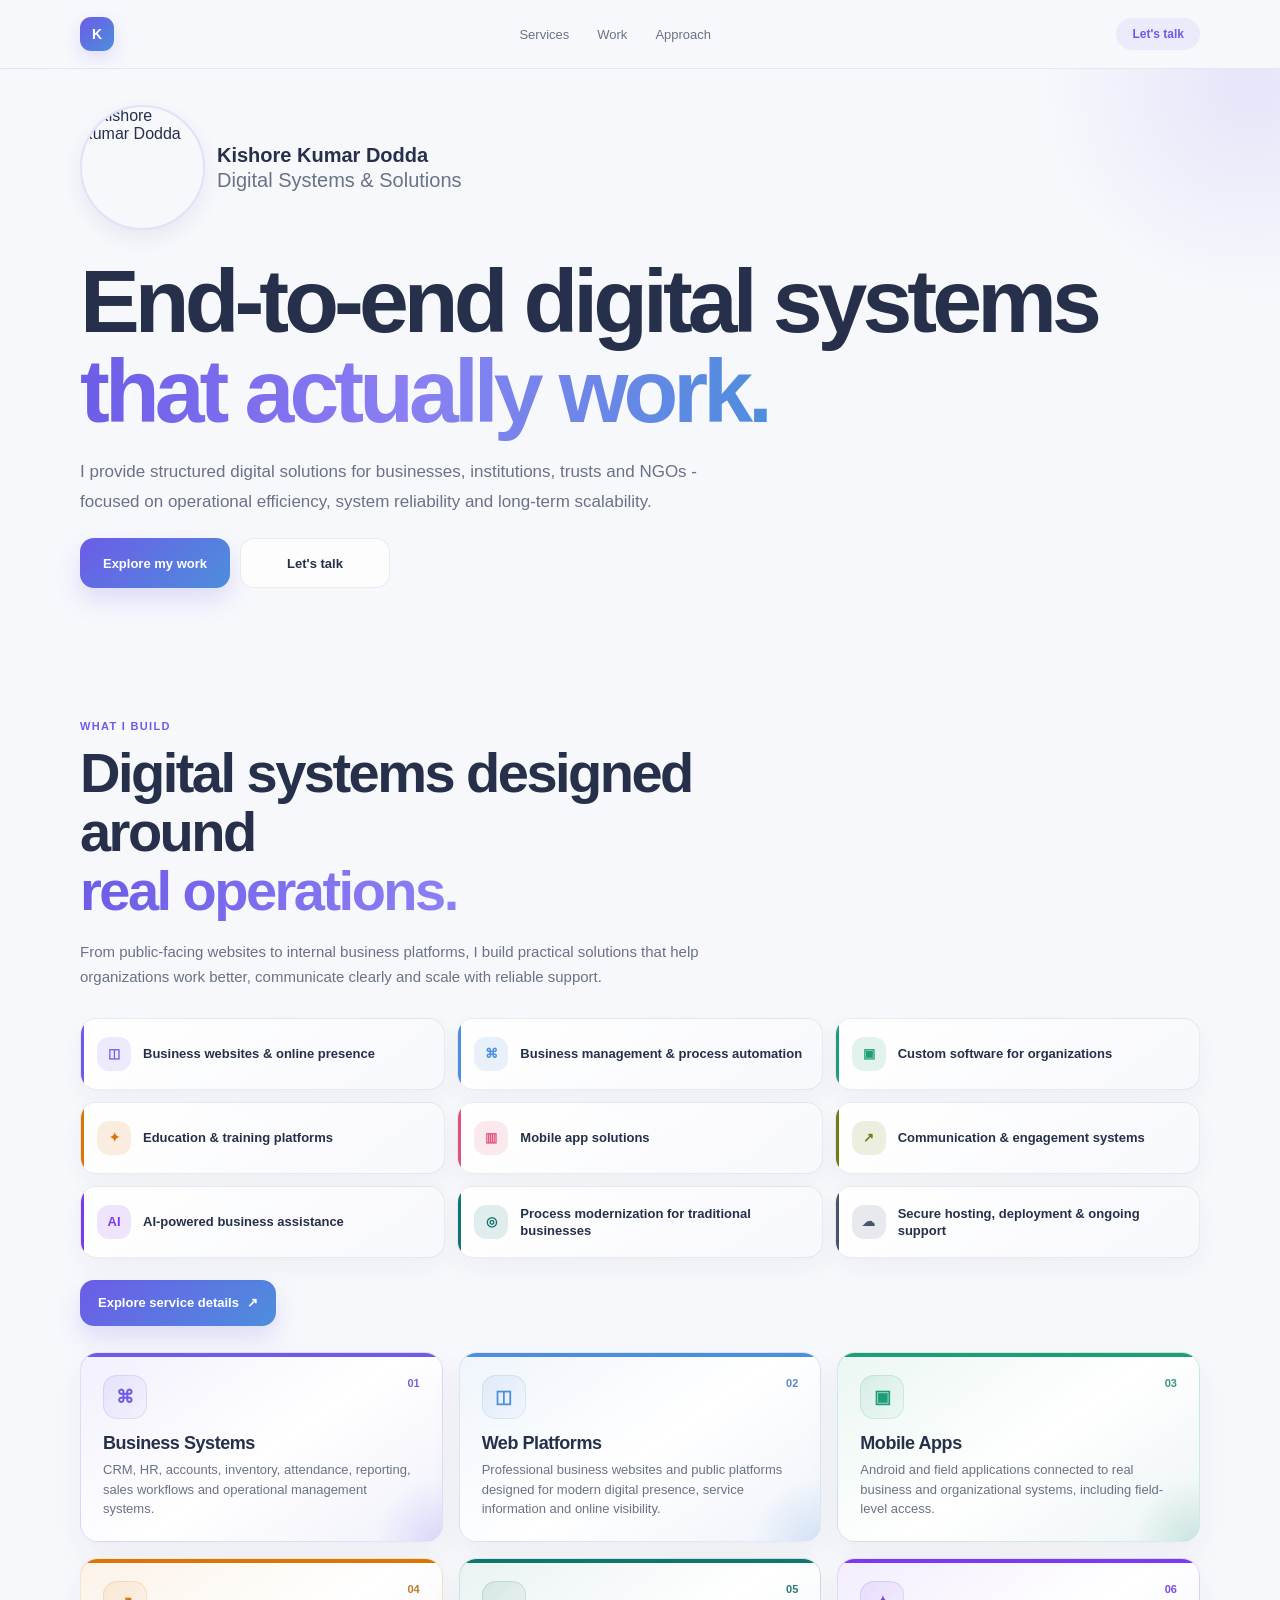
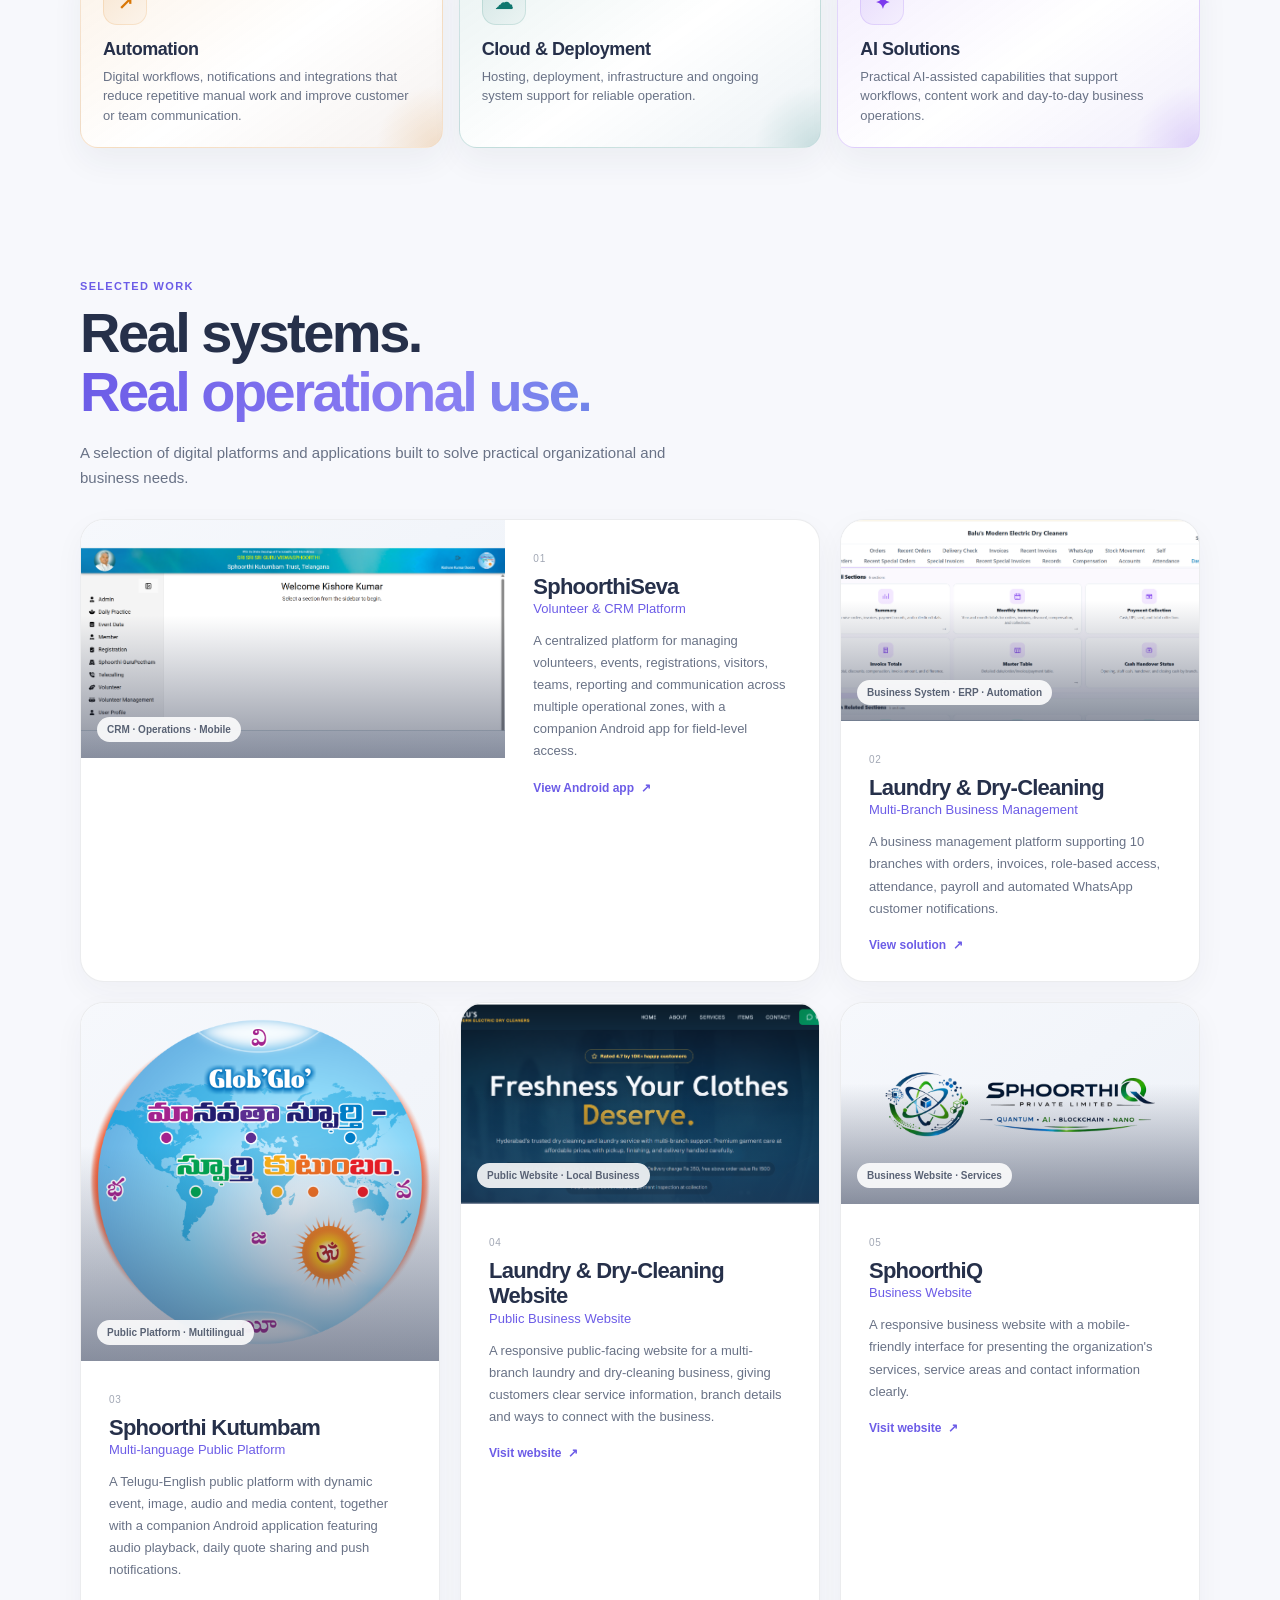
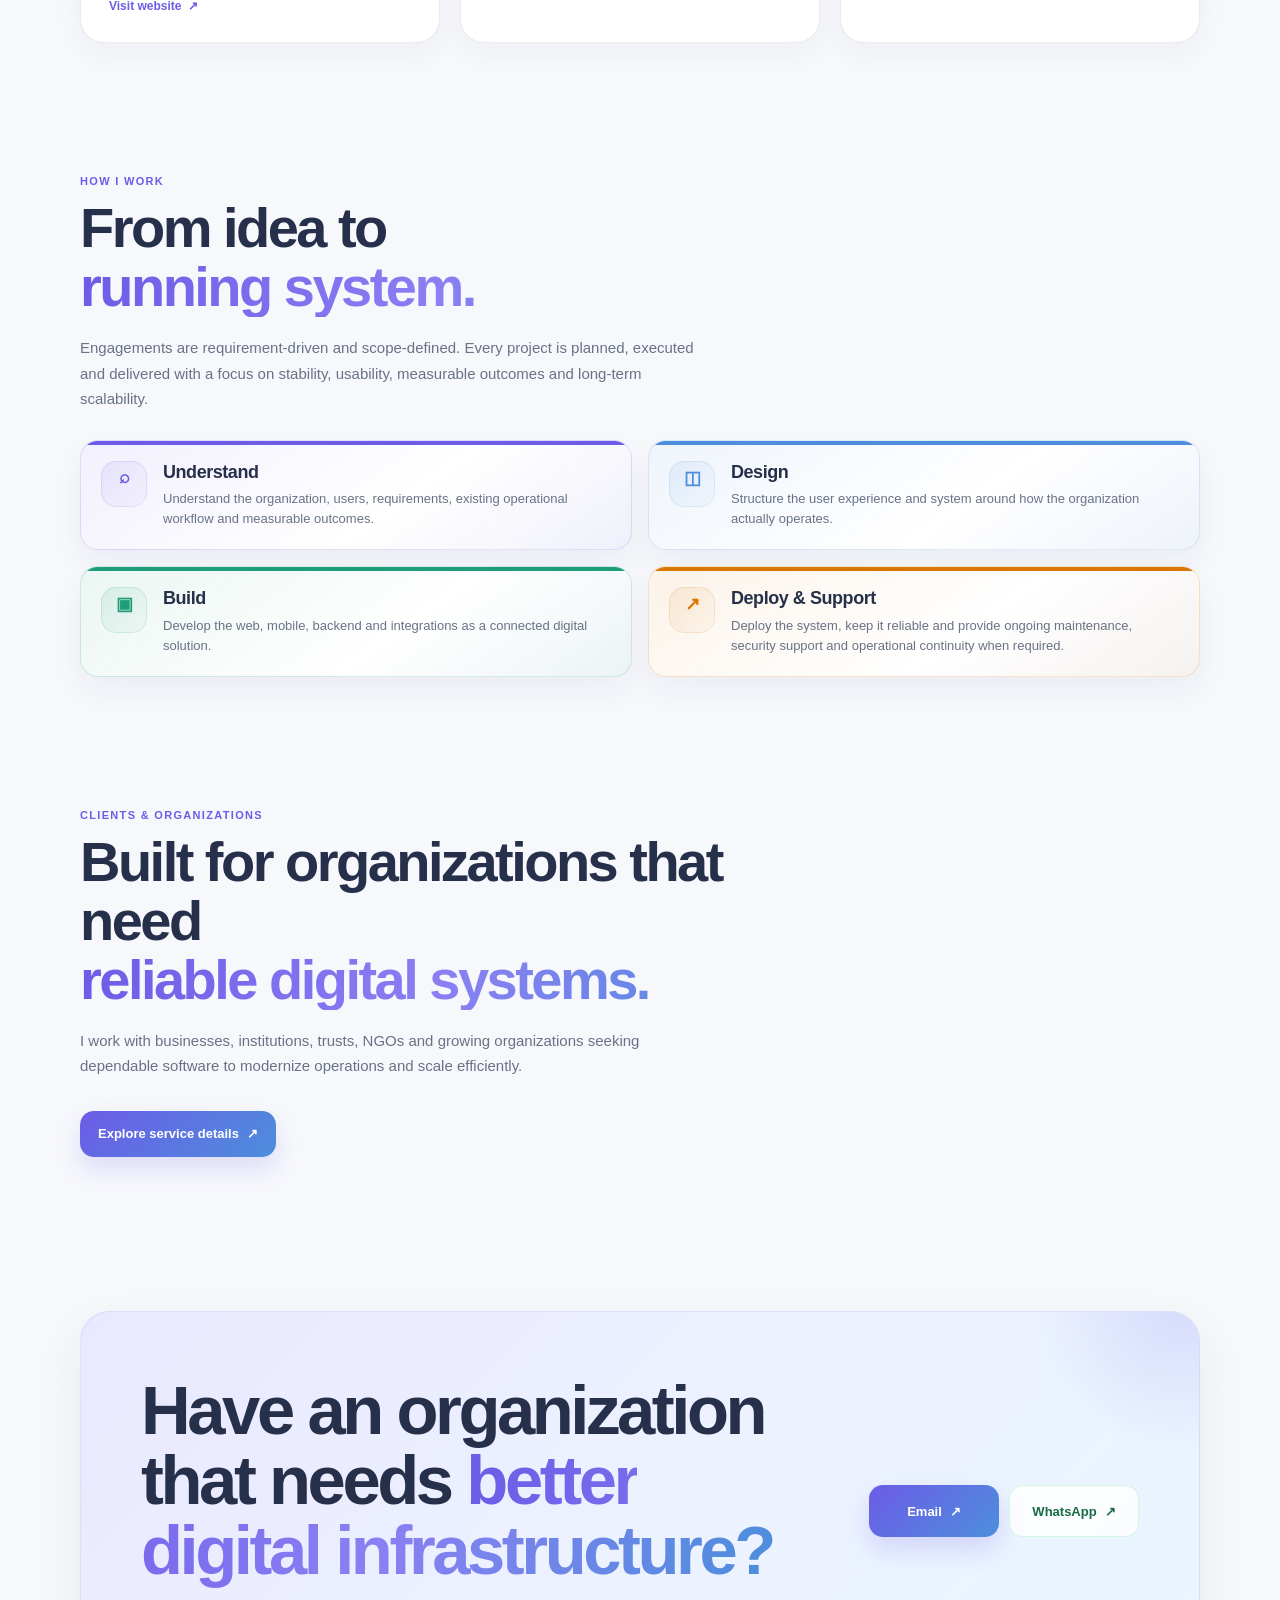
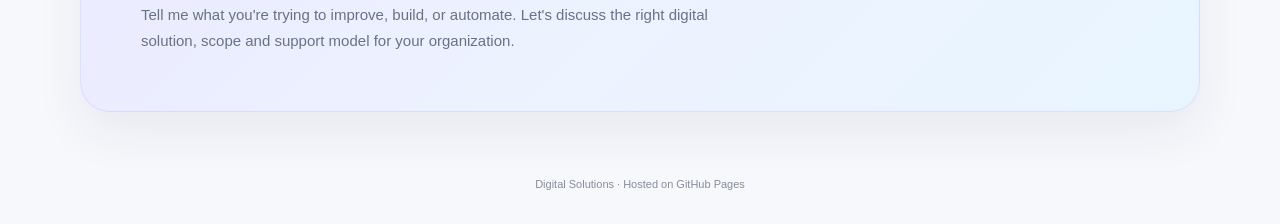
==== commit 4bcd548f: "Explore service details button" ====
--- a/index.html
+++ b/index.html
@@ -178,8 +178,7 @@
         <div class="work-grid">
           <article class="work-card">
             <div class="work-image work-image-contained">
-              <img src="assets/sphoorthi-seva-home.png" alt="SphoorthiSeva volunteer and CRM platform"
-                loading="lazy" />
+              <img src="assets/sphoorthi-seva-home.png" alt="SphoorthiSeva volunteer and CRM platform" loading="lazy" />
               <span class="work-category">
                 CRM &middot; Operations &middot; Mobile
               </span>
@@ -207,8 +206,8 @@
           </article>
           <article class="work-card">
             <div class="work-image work-image-screenshot">
-              <img src="assets/dry-cleaning-dashboard.png"
-                alt="Laundry and dry-cleaning business management platform" loading="lazy" />
+              <img src="assets/dry-cleaning-dashboard.png" alt="Laundry and dry-cleaning business management platform"
+                loading="lazy" />
               <span class="work-category">
                 Business System &middot; ERP &middot; Automation
               </span>
@@ -265,8 +264,8 @@
           </article>
           <article class="work-card">
             <div class="work-image work-image-screenshot">
-              <img src="assets/dry-cleaning-pubic-website.png"
-                alt="Laundry and dry-cleaning public business website" loading="lazy" />
+              <img src="assets/dry-cleaning-pubic-website.png" alt="Laundry and dry-cleaning public business website"
+                loading="lazy" />
               <span class="work-category">
                 Public Website &middot; Local Business
               </span>
@@ -402,8 +401,13 @@
             modernize operations and scale efficiently.
           </p>
         </div>
-      </div>
-    </section>
+        <a href="portfolio/services.html" class="service-detail-button">
+          Explore service details
+          <span>↗</span>
+        </a>
+      </div>
+    </section>
+
     <section class="contact-section" id="contact">
       <div class="container">
         <div class="contact-card">
